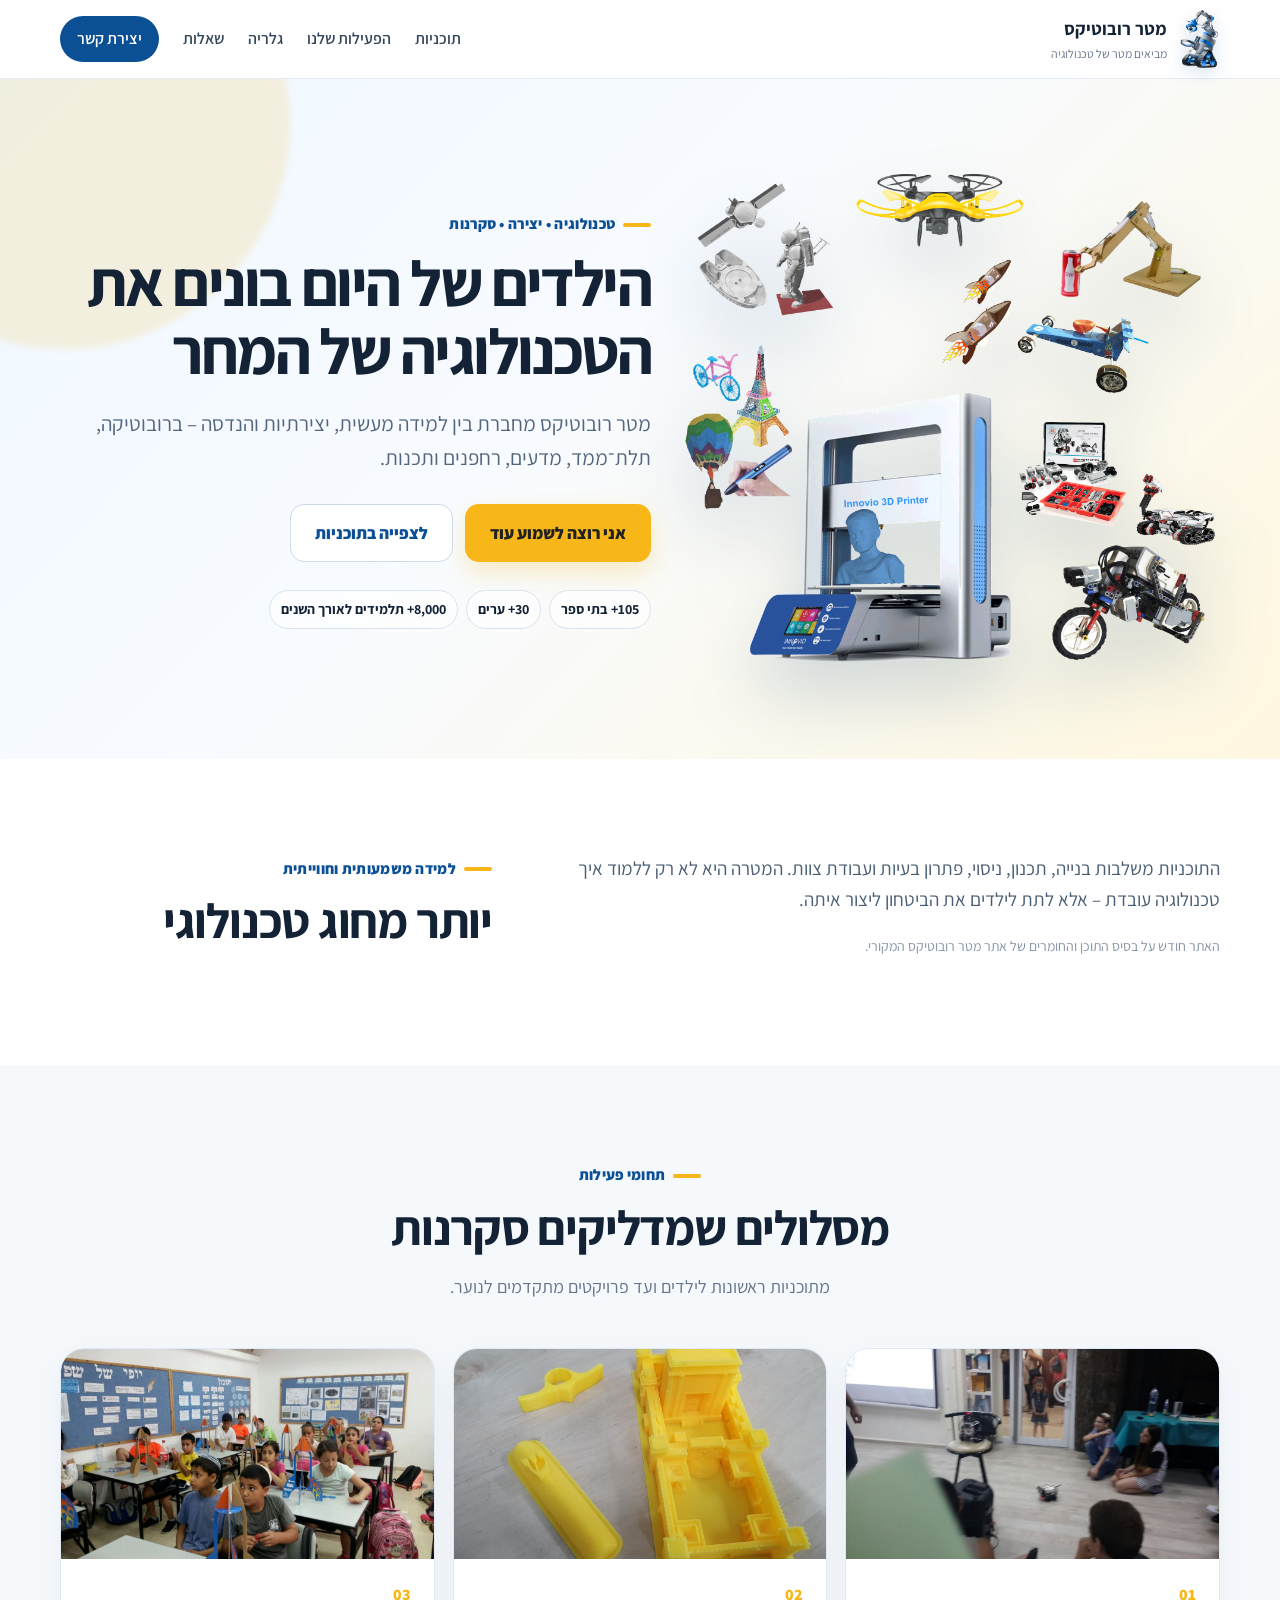
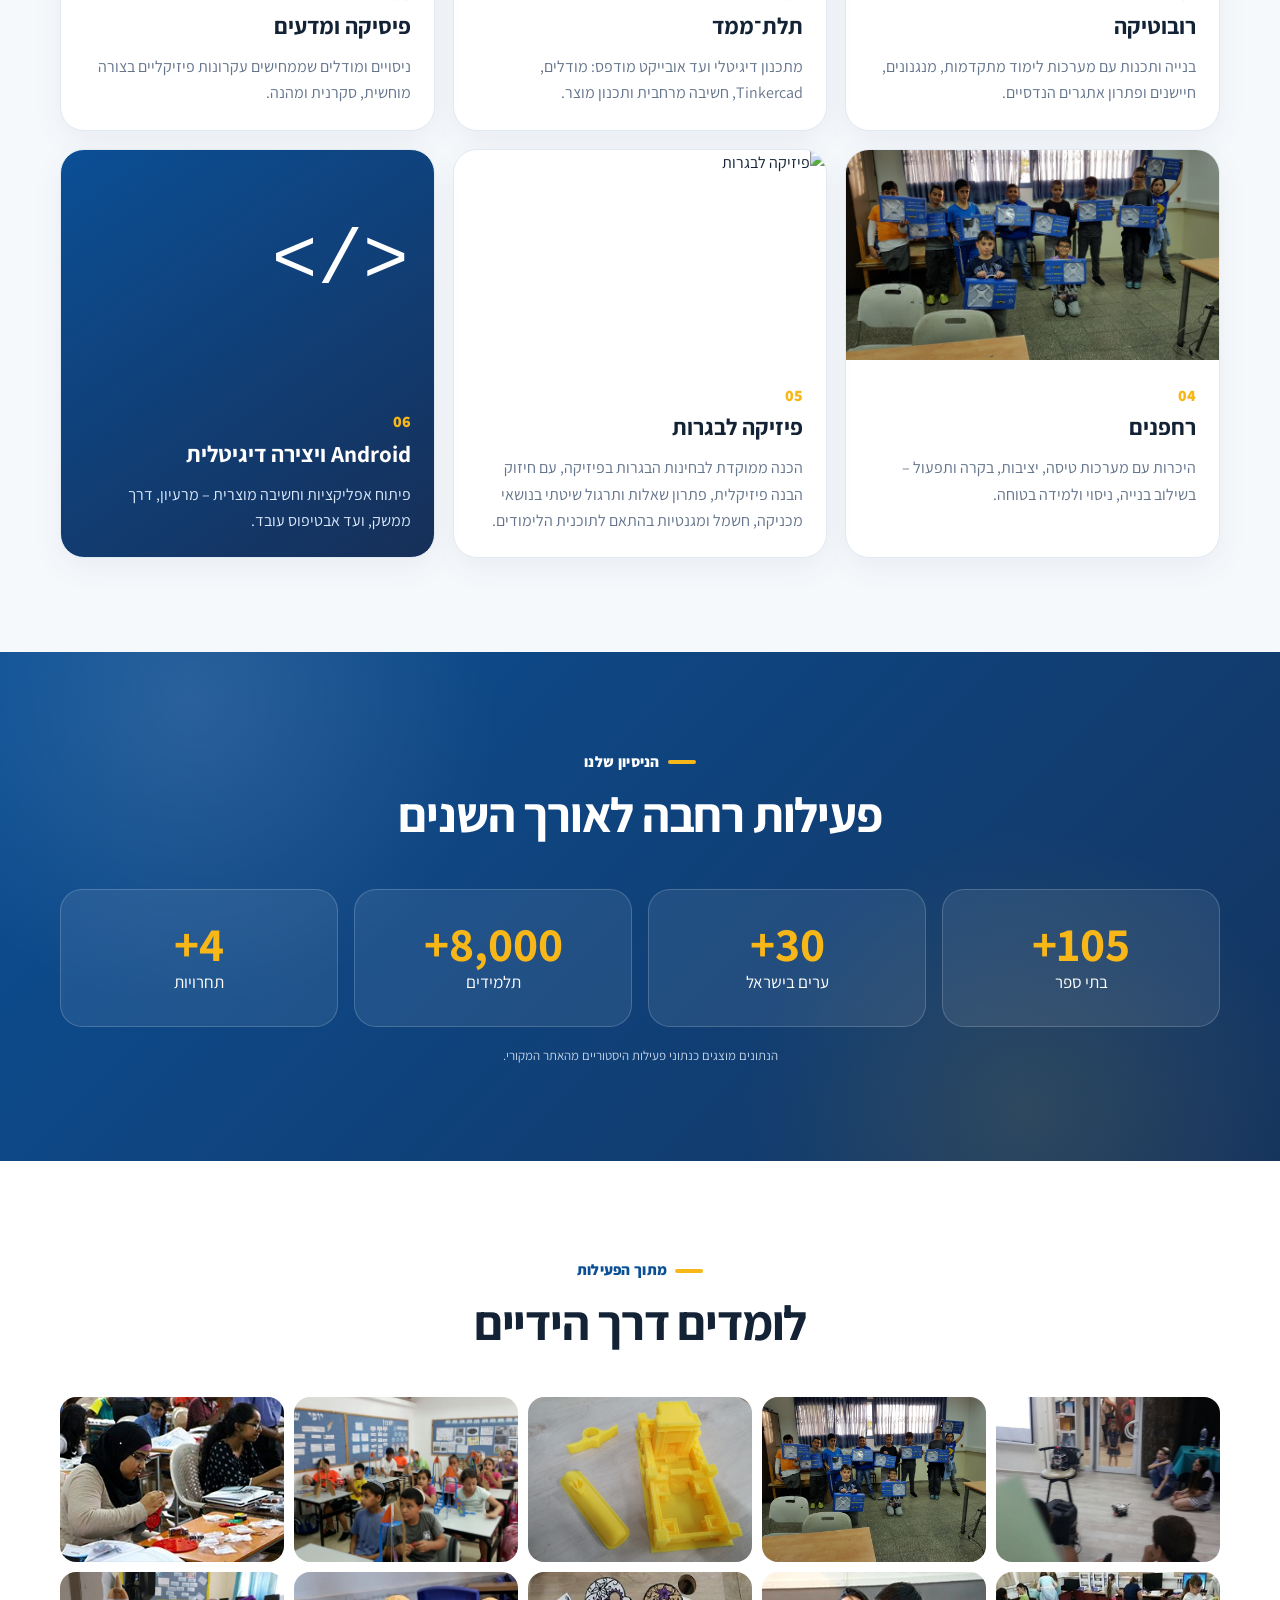
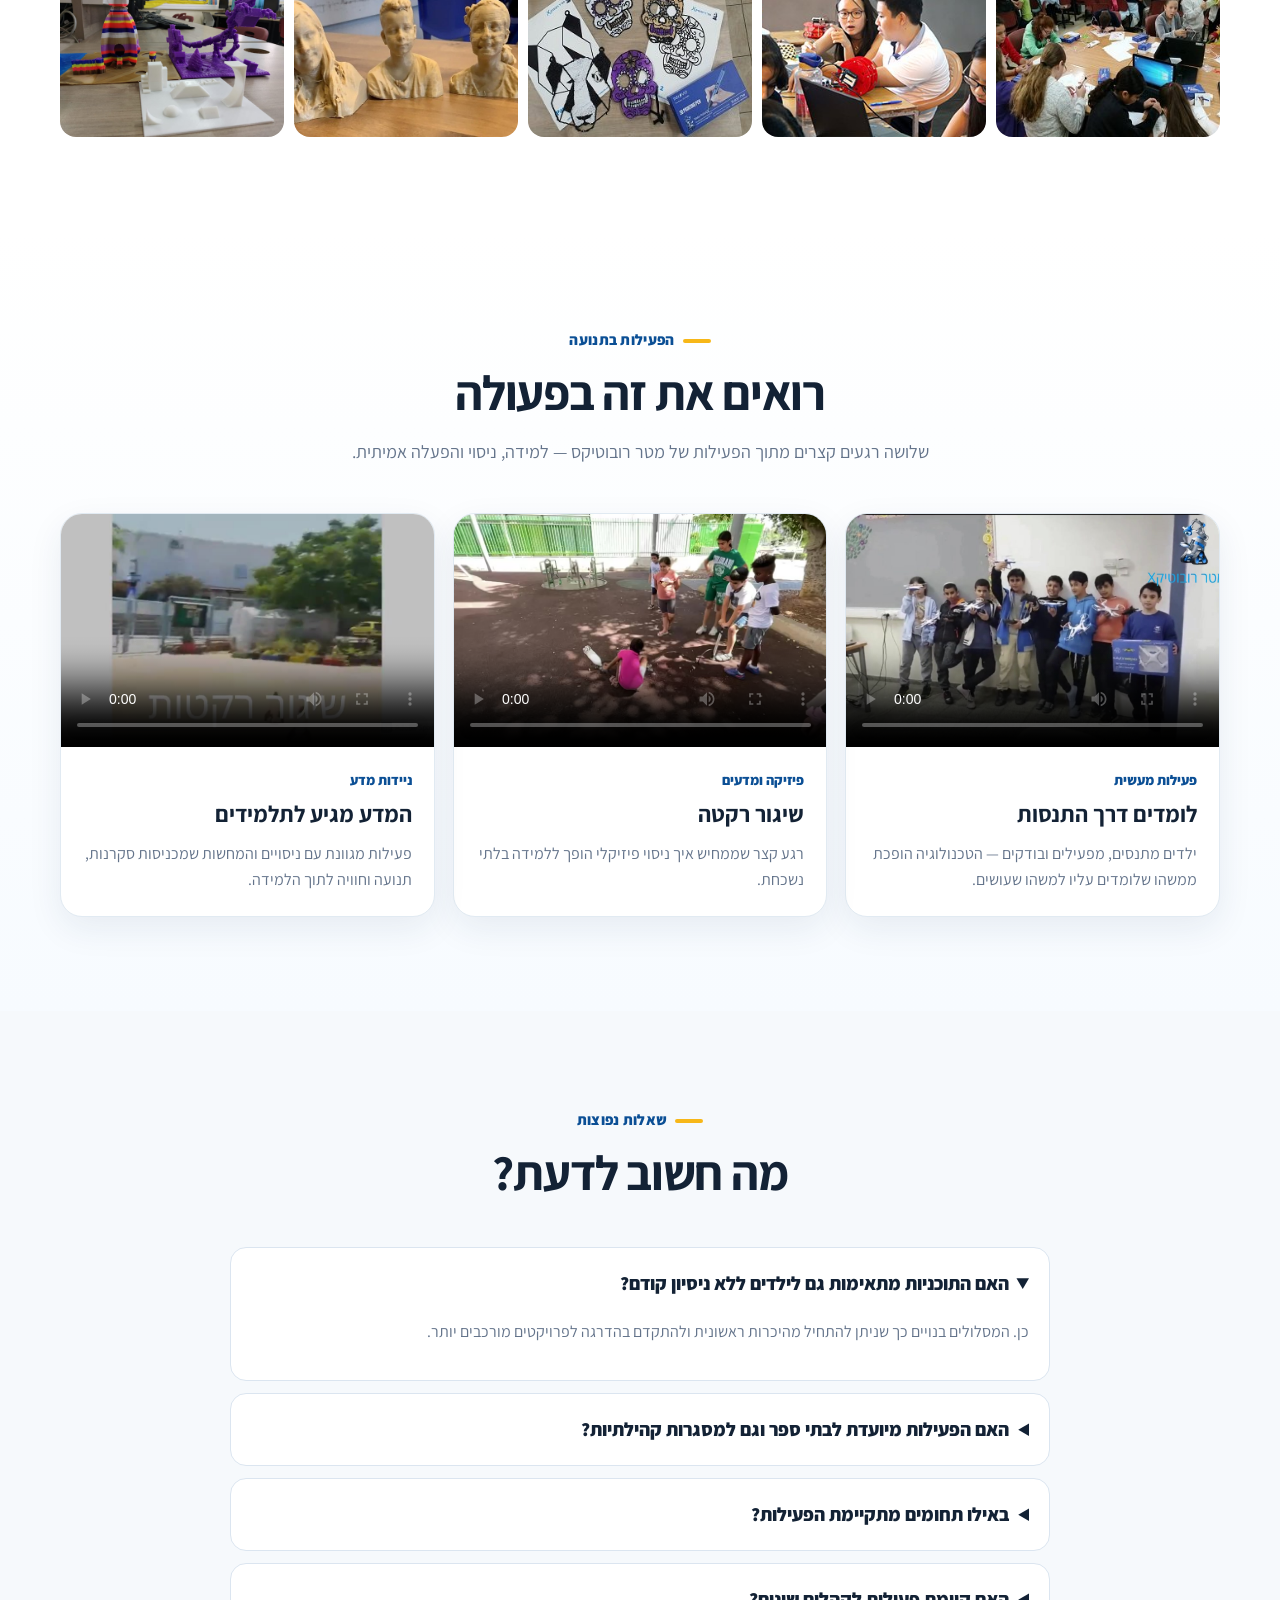
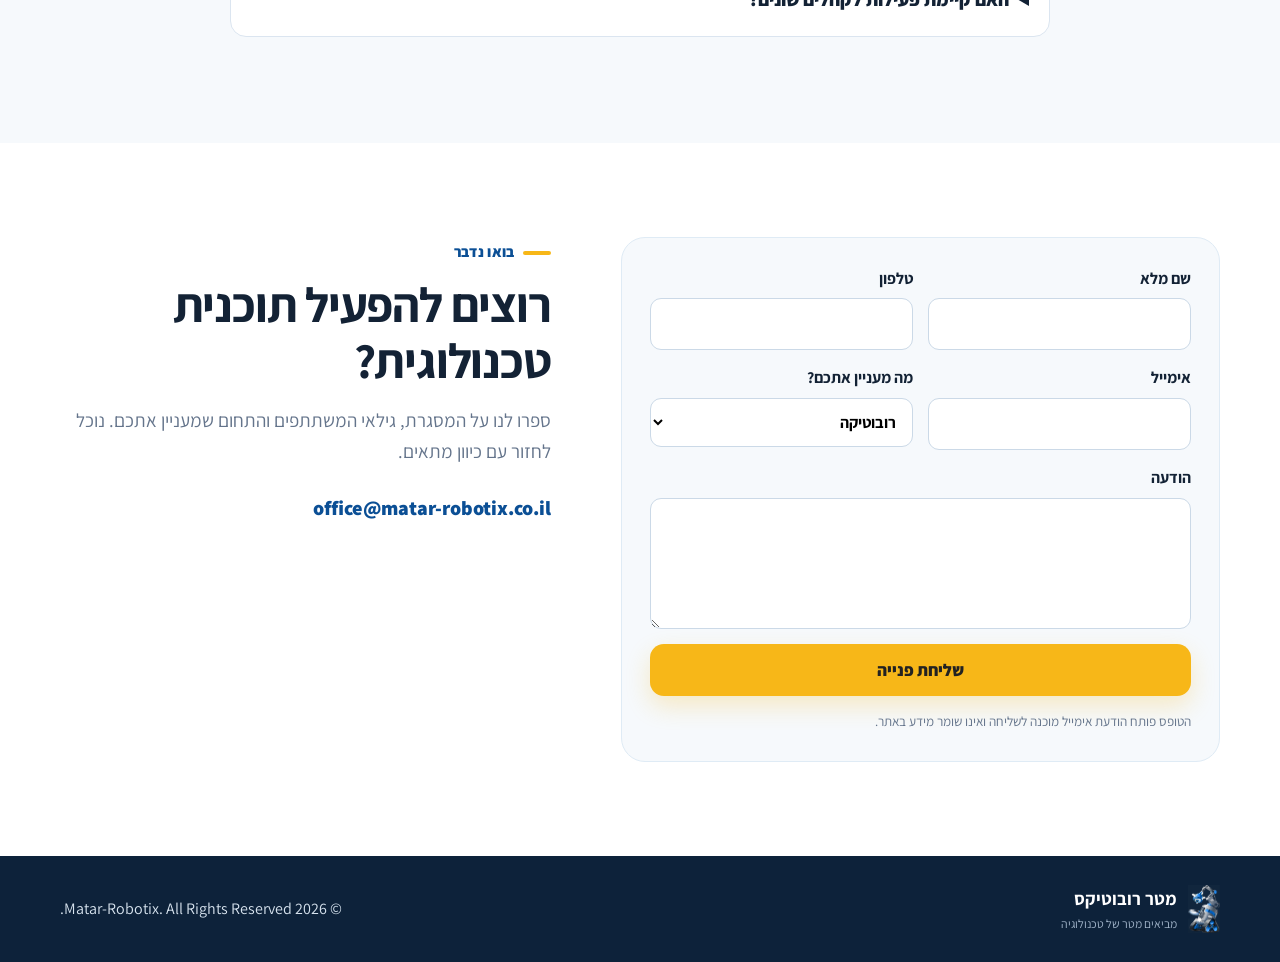
==== index.html @ 2f4ab56a "Add files via upload" ====
<!doctype html>
<html lang="he" dir="rtl">
<head>
<meta charset="utf-8">
<meta name="viewport" content="width=device-width,initial-scale=1">
<title>מטר רובוטיקס | רובוטיקה, תלת־ממד, מדעים ופיזיקה לבגרות</title>
<meta name="description" content="מטר רובוטיקס – תוכניות טכנולוגיה חווייתיות לילדים ולנוער: רובוטיקה, תלת־ממד, מדעים, רחפנים, Android והכנה לבגרות בפיזיקה.">
<link rel="icon" href="assets/favicon.svg">
<link rel="stylesheet" href="assets/styles.css">
</head>
<body>
<header class="site-header" id="top">
  <div class="container nav-wrap">
    <a class="brand" href="#top" aria-label="מטר רובוטיקס">
      <img class="brand-robot" src="assets/img/robot-logo.png" alt="הרובוט של מטר רובוטיקס">
      <span><strong>מטר רובוטיקס</strong><small>מביאים מטר של טכנולוגיה</small></span>
    </a>
    <button class="menu-toggle" aria-label="פתיחת תפריט" aria-expanded="false">☰</button>
    <nav class="nav" aria-label="ניווט ראשי">
      <a href="#programs">תוכניות</a><a href="#impact">הפעילות שלנו</a><a href="#gallery">גלריה</a><a href="#faq">שאלות</a><a class="nav-cta" href="#contact">יצירת קשר</a>
    </nav>
  </div>
</header>
<main>
<section class="hero">
  <div class="container hero-grid">
    <div class="hero-copy">
      <span class="eyebrow">טכנולוגיה • יצירה • סקרנות</span>
      <h1>הילדים של היום בונים את הטכנולוגיה של המחר</h1>
      <p>מטר רובוטיקס מחברת בין למידה מעשית, יצירתיות והנדסה – ברובוטיקה, תלת־ממד, מדעים, רחפנים ותכנות.</p>
      <div class="hero-actions"><a class="btn primary" href="#contact">אני רוצה לשמוע עוד</a><a class="btn ghost" href="#programs">לצפייה בתוכניות</a></div>
      <div class="mini-proof"><span>105+ בתי ספר</span><span>30+ ערים</span><span>8,000+ תלמידים לאורך השנים</span></div>
    </div>
    <div class="hero-art"><img class="hero-main-art" src="assets/img/hero.png" alt="עולם הרובוטיקה והטכנולוגיה של מטר רובוטיקס"></div>
  </div>
</section>

<section class="section intro">
 <div class="container split">
  <div><span class="eyebrow">למידה משמעותית וחווייתית</span><h2>יותר מחוג טכנולוגי</h2></div>
  <div><p>התוכניות משלבות בנייה, תכנון, ניסוי, פתרון בעיות ועבודת צוות. המטרה היא לא רק ללמוד איך טכנולוגיה עובדת – אלא לתת לילדים את הביטחון ליצור איתה.</p><p class="muted">האתר חודש על בסיס התוכן והחומרים של אתר מטר רובוטיקס המקורי.</p></div>
 </div>
</section>

<section class="section soft" id="programs">
 <div class="container">
  <div class="section-head"><span class="eyebrow">תחומי פעילות</span><h2>מסלולים שמדליקים סקרנות</h2><p>מתוכניות ראשונות לילדים ועד פרויקטים מתקדמים לנוער.</p></div>
  <div class="cards programs">
   <article class="program-card"><img src="assets/img/robotics.jpeg" alt="רובוטיקה"><div><span>01</span><h3>רובוטיקה</h3><p>בנייה ותכנות עם מערכות לימוד מתקדמות, מנגנונים, חיישנים ופתרון אתגרים הנדסיים.</p></div></article>
   <article class="program-card"><img src="assets/img/printing.jpeg" alt="הדפסה בתלת ממד"><div><span>02</span><h3>תלת־ממד</h3><p>מתכנון דיגיטלי ועד אובייקט מודפס: מודלים, Tinkercad, חשיבה מרחבית ותכנון מוצר.</p></div></article>
   <article class="program-card"><img src="assets/img/science.jpeg" alt="פיסיקה ומדעים"><div><span>03</span><h3>פיסיקה ומדעים</h3><p>ניסויים ומודלים שממחישים עקרונות פיזיקליים בצורה מוחשית, סקרנית ומהנה.</p></div></article>
   <article class="program-card"><img src="assets/img/drone-kids.jpeg" alt="רחפנים"><div><span>04</span><h3>רחפנים</h3><p>היכרות עם מערכות טיסה, יציבות, בקרה ותפעול – בשילוב בנייה, ניסוי ולמידה בטוחה.</p></div></article>
   <article class="program-card"><img src="https://images.pexels.com/photos/6208709/pexels-photo-6208709.jpeg?auto=compress&cs=tinysrgb&w=1200" alt="פיזיקה לבגרות"><div><span>05</span><h3>פיזיקה לבגרות</h3><p>הכנה ממוקדת לבחינות הבגרות בפיזיקה, עם חיזוק הבנה פיזיקלית, פתרון שאלות ותרגול שיטתי בנושאי מכניקה, חשמל ומגנטיות בהתאם לתוכנית הלימודים.</p></div></article>
   <article class="program-card visual-card"><div class="visual-code">&lt;/&gt;</div><div><span>06</span><h3>Android ויצירה דיגיטלית</h3><p>פיתוח אפליקציות וחשיבה מוצרית – מרעיון, דרך ממשק, ועד אבטיפוס עובד.</p></div></article>
  </div>
 </div>
</section>

<section class="section impact" id="impact">
 <div class="container">
  <div class="section-head light"><span class="eyebrow">הניסיון שלנו</span><h2>פעילות רחבה לאורך השנים</h2></div>
  <div class="stats"><div><strong>105+</strong><span>בתי ספר</span></div><div><strong>30+</strong><span>ערים בישראל</span></div><div><strong>8,000+</strong><span>תלמידים</span></div><div><strong>4+</strong><span>תחרויות</span></div></div>
  <p class="stats-note">הנתונים מוצגים כנתוני פעילות היסטוריים מהאתר המקורי.</p>
 </div>
</section>



<section class="section gallery-section" id="gallery">
 <div class="container">
  <div class="section-head"><span class="eyebrow">מתוך הפעילות</span><h2>לומדים דרך הידיים</h2></div>
  <div class="gallery">
   <figure><img src="assets/img/robotics.jpeg" alt="תלמידים בפעילות רובוטיקה"></figure>
   <figure><img src="assets/img/drone-kids.jpeg" alt="ילדים בפעילות רחפנים"></figure>
   <figure><img src="assets/img/printing.jpeg" alt="למידה מעשית בתלת מימד"></figure>
   <figure><img src="assets/img/science.jpeg" alt="פעילות מדעית מעשית"></figure>
   <figure><img src="assets/img/gallery1.jpg" alt="תלמידים לומדים דרך התנסות"></figure>
   <figure><img src="assets/img/gallery2.jpg" alt="עבודה קבוצתית וטכנולוגיה"></figure>
   <figure><img src="assets/img/gallery3.jpg" alt="פעילות רובוטיקה בכיתה"></figure>
   <figure><img src="assets/img/gallery4.jpg" alt="סדנת מדע וטכנולוגיה"></figure>
   <figure><img src="assets/img/gallery5.jpg" alt="תלמידים בפעילות מעשית"></figure>
   <figure><img src="assets/img/printing2.jpeg" alt="יצירה ותכנון בתלת מימד"></figure>
  </div>
 </div>
</section>

<section class="section video-section" id="videos">
 <div class="container">
  <div class="section-head"><span class="eyebrow">הפעילות בתנועה</span><h2>רואים את זה בפעולה</h2><p>שלושה רגעים קצרים מתוך הפעילות של מטר רובוטיקס — למידה, ניסוי והפעלה אמיתית.</p></div>
  <div class="video-grid">
   <article class="video-card">
    <video controls playsinline preload="metadata" poster="assets/img/video-posters/activity.jpg">
     <source src="assets/video/activity-short.mp4" type="video/mp4">
    </video>
    <div class="video-copy"><span>פעילות מעשית</span><h3>לומדים דרך התנסות</h3><p>ילדים מתנסים, מפעילים ובודקים — הטכנולוגיה הופכת ממשהו שלומדים עליו למשהו שעושים.</p></div>
   </article>
   <article class="video-card">
    <video controls playsinline preload="metadata" poster="assets/img/video-posters/rocket.jpg">
     <source src="assets/video/rocket-launch.mp4" type="video/mp4">
    </video>
    <div class="video-copy"><span>פיזיקה ומדעים</span><h3>שיגור רקטה</h3><p>רגע קצר שממחיש איך ניסוי פיזיקלי הופך ללמידה בלתי נשכחת.</p></div>
   </article>
   <article class="video-card">
    <video controls playsinline preload="metadata" poster="assets/img/video-posters/science.jpg">
     <source src="assets/video/science-mobile.mp4" type="video/mp4">
    </video>
    <div class="video-copy"><span>ניידות מדע</span><h3>המדע מגיע לתלמידים</h3><p>פעילות מגוונת עם ניסויים והמחשות שמכניסות סקרנות, תנועה וחוויה לתוך הלמידה.</p></div>
   </article>
  </div>
 </div>
</section>

<section class="section soft" id="faq">
 <div class="container narrow">
  <div class="section-head"><span class="eyebrow">שאלות נפוצות</span><h2>מה חשוב לדעת?</h2></div>
  <details open><summary>האם התוכניות מתאימות גם לילדים ללא ניסיון קודם?</summary><p>כן. המסלולים בנויים כך שניתן להתחיל מהיכרות ראשונית ולהתקדם בהדרגה לפרויקטים מורכבים יותר.</p></details>
  <details><summary>האם הפעילות מיועדת לבתי ספר וגם למסגרות קהילתיות?</summary><p>כן. באתר המקורי תוארה פעילות הן בבתי ספר והן במתנ״סים ובמסגרות חוגים וסדנאות.</p></details>
  <details><summary>באילו תחומים מתקיימת הפעילות?</summary><p>רובוטיקה, תלת־ממד, פיסיקה ומדעים, רחפנים, Android והכנה לבגרות בפיזיקה, לצד פרויקטים ותחרויות.</p></details>
  <details><summary>האם קיימת פעילות לקהלים שונים?</summary><p>האתר המקורי ציין פעילות גם בחברה הערבית ובחברה החרדית, באמצעות צוותים מתאימים.</p></details>
 </div>
</section>

<section class="section contact" id="contact">
 <div class="container contact-grid">
  <div><span class="eyebrow">בואו נדבר</span><h2>רוצים להפעיל תוכנית טכנולוגית?</h2><p>ספרו לנו על המסגרת, גילאי המשתתפים והתחום שמעניין אתכם. נוכל לחזור עם כיוון מתאים.</p><div class="contact-direct"><a href="mailto:office@matar-robotix.co.il">office@matar-robotix.co.il</a></div></div>
  <form id="contactForm" class="contact-form">
   <label>שם מלא<input name="name" required></label>
   <label>טלפון<input name="phone" inputmode="tel" required></label>
   <label>אימייל<input name="email" type="email"></label>
   <label>מה מעניין אתכם?<select name="interest"><option>רובוטיקה</option><option>תלת־ממד</option><option>מדעים ופיסיקה</option><option>רחפנים</option><option>פיזיקה לבגרות</option><option>תוכנית לבית ספר / מתנ״ס</option><option>אחר</option></select></label>
   <label>הודעה<textarea name="message" rows="4"></textarea></label>
   <button class="btn primary" type="submit">שליחת פנייה</button><small>הטופס פותח הודעת אימייל מוכנה לשליחה ואינו שומר מידע באתר.</small>
  </form>
 </div>
</section>
</main>
<footer class="footer"><div class="container footer-row"><div class="brand footer-brand"><img class="brand-robot footer-robot" src="assets/img/robot-logo.png" alt="הרובוט של מטר רובוטיקס"><span><strong>מטר רובוטיקס</strong><small>מביאים מטר של טכנולוגיה</small></span></div><div>© <span id="year"></span> Matar-Robotix. All Rights Reserved.</div></div></footer>
<script src="assets/app.js"></script>
</body></html>
---- assets/styles.css ----
@import url('https://fonts.googleapis.com/css2?family=Assistant:wght@400;500;600;700;800&display=swap');
:root{--blue:#0b4f95;--blue2:#123f76;--sky:#eaf4ff;--yellow:#f7b718;--ink:#132235;--muted:#64748b;--line:#dbe5f0;--white:#fff;--radius:24px;--shadow:0 18px 50px rgba(26,70,110,.12)}*{box-sizing:border-box}html{scroll-behavior:smooth}body{margin:0;font-family:'Assistant',Arial,sans-serif;color:var(--ink);background:#fff;line-height:1.65}img{max-width:100%;display:block}.container{width:min(1160px,calc(100% - 36px));margin:auto}.narrow{width:min(820px,calc(100% - 36px));margin:auto}.site-header{position:sticky;top:0;z-index:20;background:rgba(255,255,255,.93);backdrop-filter:blur(14px);border-bottom:1px solid rgba(219,229,240,.8)}.nav-wrap{height:78px;display:flex;align-items:center;justify-content:space-between;gap:28px}.brand{display:flex;align-items:center;gap:11px;text-decoration:none;color:var(--ink)}.brand-mark{width:42px;height:42px;border-radius:13px;display:grid;place-items:center;background:linear-gradient(145deg,var(--blue),#177bc7);color:#fff;font-weight:800;font-size:23px;box-shadow:0 8px 18px rgba(11,79,149,.25)}.brand strong{display:block;font-size:18px}.brand small{display:block;color:var(--muted);font-size:12px}.nav{display:flex;align-items:center;gap:24px}.nav a{color:#34465b;text-decoration:none;font-weight:600}.nav a:hover{color:var(--blue)}.nav-cta{padding:10px 17px;border-radius:999px;background:var(--blue);color:#fff!important}.menu-toggle{display:none;border:0;background:none;font-size:28px}.hero{background:linear-gradient(135deg,#eff7ff 0%,#f8fbff 45%,#fff7df 100%);overflow:hidden;position:relative}.hero:after{content:'';position:absolute;width:450px;height:450px;border-radius:50%;background:rgba(247,183,24,.14);left:-160px;top:-180px;filter:blur(3px)}.hero-grid{min-height:680px;display:grid;grid-template-columns:1.05fr .95fr;align-items:center;gap:34px}.hero-copy{position:relative;z-index:2}.eyebrow{display:inline-flex;align-items:center;gap:8px;color:var(--blue);font-weight:800;letter-spacing:.02em;font-size:15px;margin-bottom:12px}.eyebrow:before{content:'';width:28px;height:4px;border-radius:9px;background:var(--yellow)}h1,h2,h3,p{margin-top:0}h1{font-size:clamp(42px,5vw,70px);line-height:1.06;letter-spacing:-.04em;margin-bottom:22px}h2{font-size:clamp(32px,3.8vw,49px);line-height:1.15;letter-spacing:-.025em;margin-bottom:16px}h3{font-size:23px;margin-bottom:8px}.hero-copy>p{font-size:21px;color:#52667d;max-width:650px}.hero-actions{display:flex;gap:12px;margin:28px 0}.btn{display:inline-flex;justify-content:center;align-items:center;padding:14px 24px;border-radius:14px;text-decoration:none;font-family:inherit;font-size:17px;font-weight:800;border:1px solid transparent;cursor:pointer}.btn.primary{background:var(--yellow);color:#222;box-shadow:0 10px 24px rgba(247,183,24,.24)}.btn.primary:hover{transform:translateY(-1px)}.btn.ghost{background:#fff;color:var(--blue);border-color:#ccdaea}.mini-proof{display:flex;flex-wrap:wrap;gap:8px}.mini-proof span{padding:7px 11px;border:1px solid #d8e4f0;background:rgba(255,255,255,.74);border-radius:999px;font-size:14px;font-weight:700}.hero-art img{width:100%;max-height:570px;object-fit:contain;filter:drop-shadow(0 35px 34px rgba(19,65,111,.18))}.section{padding:94px 0}.soft{background:#f6f9fc}.split{display:grid;grid-template-columns:.8fr 1.2fr;gap:80px;align-items:start}.split p{font-size:19px;color:#485d74}.muted{font-size:14px!important;color:#8594a5!important}.section-head{text-align:center;max-width:760px;margin:0 auto 46px}.section-head p{color:var(--muted);font-size:18px}.cards.programs{display:grid;grid-template-columns:repeat(3,1fr);gap:18px}.program-card{background:#fff;border:1px solid #e1eaf2;border-radius:var(--radius);overflow:hidden;box-shadow:0 10px 32px rgba(22,56,90,.06);transition:.25s}.program-card:hover{transform:translateY(-5px);box-shadow:var(--shadow)}.program-card img{width:100%;height:210px;object-fit:cover}.program-card>div{padding:23px}.program-card span{font-weight:800;color:var(--yellow)}.program-card p{color:var(--muted);margin-bottom:0}.visual-card{min-height:390px;background:linear-gradient(145deg,#0b4f95,#162f58);color:#fff;display:flex;flex-direction:column;justify-content:space-between}.visual-card p{color:#dbeafe}.visual-code{font-size:76px!important;color:#fff!important;padding:50px 25px 10px!important;font-family:monospace}.impact{background:linear-gradient(135deg,#0b4f95,#14345f);color:#fff;position:relative;overflow:hidden}.impact:before{content:'';position:absolute;inset:0;background:radial-gradient(circle at 15% 10%,rgba(255,255,255,.12),transparent 26%),radial-gradient(circle at 80% 90%,rgba(247,183,24,.12),transparent 25%)}.impact .container{position:relative}.section-head.light h2,.section-head.light .eyebrow{color:#fff}.stats{display:grid;grid-template-columns:repeat(4,1fr);gap:16px}.stats>div{padding:30px 18px;border:1px solid rgba(255,255,255,.18);background:rgba(255,255,255,.08);border-radius:22px;text-align:center}.stats strong{display:block;font-size:48px;color:var(--yellow);line-height:1}.stats span{font-size:17px}.stats-note{text-align:center;color:#bed1e7;font-size:13px;margin:18px 0 0}.team-grid{display:grid;grid-template-columns:repeat(3,1fr);gap:18px}.person{border:1px solid var(--line);border-radius:20px;padding:24px;text-align:center;background:#fff}.person img{width:112px;height:112px;object-fit:cover;border-radius:50%;margin:0 auto 14px;border:5px solid #edf4fb}.person h3{margin-bottom:2px}.person p{color:var(--muted);margin:0}.gallery{display:grid;grid-template-columns:repeat(5,1fr);grid-auto-rows:165px;gap:10px}.gallery figure{margin:0;border-radius:16px;overflow:hidden}.gallery .wide{grid-column:span 1}.gallery img{width:100%;height:100%;object-fit:cover;transition:.35s}.gallery figure:hover img{transform:scale(1.035)}details{background:#fff;border:1px solid var(--line);border-radius:16px;padding:0 20px;margin:12px 0}summary{font-size:19px;font-weight:800;cursor:pointer;padding:20px 0}details p{color:var(--muted);padding-bottom:18px}.contact{background:#fff}.contact-grid{display:grid;grid-template-columns:.9fr 1.1fr;gap:70px;align-items:start}.contact-grid>div>p{font-size:19px;color:var(--muted)}.contact-direct{display:flex;flex-direction:column;gap:8px;margin-top:25px}.contact-direct a{font-size:20px;font-weight:800;color:var(--blue);text-decoration:none}.contact-form{background:#f6f9fc;border:1px solid #dfebf5;border-radius:24px;padding:28px;display:grid;grid-template-columns:1fr 1fr;gap:15px}.contact-form label{display:flex;flex-direction:column;gap:6px;font-weight:700}.contact-form label:nth-last-of-type(1){grid-column:1/-1}.contact-form input,.contact-form select,.contact-form textarea{width:100%;border:1px solid #cbd9e7;border-radius:11px;background:#fff;padding:12px;font:inherit;outline:none}.contact-form input:focus,.contact-form select:focus,.contact-form textarea:focus{border-color:#4386c6;box-shadow:0 0 0 3px rgba(67,134,198,.13)}.contact-form .btn,.contact-form small{grid-column:1/-1}.contact-form small{color:var(--muted)}.footer{background:#0d223a;color:#d8e4ef;padding:28px 0}.footer-row{display:flex;align-items:center;justify-content:space-between;gap:20px}.footer .brand{color:#fff}.footer .brand small{color:#9fb2c7}@media(max-width:900px){.menu-toggle{display:block}.nav{display:none;position:absolute;top:78px;right:18px;left:18px;background:#fff;border:1px solid var(--line);border-radius:18px;padding:14px;box-shadow:var(--shadow);flex-direction:column;align-items:stretch}.nav.open{display:flex}.hero-grid{grid-template-columns:1fr;padding:65px 0}.hero-art{order:-1}.hero-art img{max-height:360px}.split,.contact-grid{grid-template-columns:1fr;gap:30px}.cards.programs{grid-template-columns:1fr 1fr}.stats{grid-template-columns:1fr 1fr}.team-grid{grid-template-columns:1fr 1fr}.gallery{grid-template-columns:repeat(3,1fr);grid-auto-rows:155px}.gallery .wide{grid-column:span 1}}@media(max-width:600px){.section{padding:68px 0}.nav-wrap{height:70px}.hero-grid{padding:45px 0;min-height:auto}.hero-actions{flex-direction:column}.btn{width:100%}.cards.programs,.team-grid,.contact-form{grid-template-columns:1fr}.stats{grid-template-columns:1fr 1fr}.gallery{grid-template-columns:1fr 1fr;grid-auto-rows:150px}.contact-form label{grid-column:1/-1}.footer-row{flex-direction:column;text-align:center}.brand strong{font-size:16px}}

/* RTL alignment hardening — Hebrew layout */
html, body { direction: rtl; }
body { text-align: right; }
.site-header, .site-header * { direction: rtl; }
.nav-wrap { direction: rtl; }
.brand { direction: rtl; text-align: right; }
.brand span:last-child { text-align: right; }
.nav { direction: rtl; text-align: right; }
.hero-grid { grid-template-areas: "art copy"; grid-template-columns: .95fr 1.05fr; }
.hero-copy { grid-area: copy; text-align: right; }
.hero-art { grid-area: art; }
.hero-actions, .mini-proof { justify-content: flex-start; }
.split { grid-template-areas: "text title"; grid-template-columns: 1.2fr .8fr; }
.split > div:first-child { grid-area: title; text-align: right; }
.split > div:last-child { grid-area: text; text-align: right; }
.program-card, .person, details, .contact-grid, .contact-form { direction: rtl; }
.program-card > div, .person, details, .contact-grid > div, .contact-form { text-align: right; }
.contact-grid { grid-template-areas: "form text"; grid-template-columns: 1.1fr .9fr; }
.contact-grid > div { grid-area: text; }
.contact-form { grid-area: form; }
.contact-direct { align-items: flex-start; }
.footer-row, .footer .brand { direction: rtl; }

@media(max-width:900px){
  .nav { right:18px; left:18px; text-align:right; }
  .hero-grid { grid-template-areas:"art" "copy"; grid-template-columns:1fr; }
  .split { grid-template-areas:"title" "text"; grid-template-columns:1fr; }
  .contact-grid { grid-template-areas:"text" "form"; grid-template-columns:1fr; }
}

/* v5 — Matar Robotix mascot + simplified site structure */
.brand-robot{width:42px;height:58px;object-fit:contain;flex:0 0 auto;filter:drop-shadow(0 5px 8px rgba(11,79,149,.16))}.hero-art{position:relative;min-height:520px;display:flex;align-items:center;justify-content:center}.hero-main-art{position:relative;z-index:1}.hero-robot{position:absolute;z-index:2;width:150px;max-height:none!important;object-fit:contain;left:1%;bottom:0;filter:drop-shadow(0 24px 22px rgba(19,65,111,.22))}.footer-robot{height:48px;width:32px}.footer-brand{align-items:center}.footer-brand .brand-robot{filter:none}@media(max-width:900px){.hero-art{min-height:360px}.hero-robot{width:105px;left:3%;bottom:-2px}.brand-robot{width:36px;height:50px}}@media(max-width:600px){.brand-robot{width:31px;height:44px}.hero-art{min-height:300px}.hero-robot{width:82px}.nav-wrap{gap:14px}}

/* v10 — short activity videos */
.video-section{background:linear-gradient(180deg,#fff 0%,#f7fbff 100%)}
.video-grid{display:grid;grid-template-columns:repeat(3,1fr);gap:18px;align-items:start}
.video-card{background:#fff;border:1px solid #e1eaf2;border-radius:22px;overflow:hidden;box-shadow:0 12px 34px rgba(22,56,90,.08)}
.video-card video{display:block;width:100%;aspect-ratio:16/10;object-fit:cover;background:#0d223a}
.video-copy{padding:20px 22px 22px;text-align:right}
.video-copy span{display:inline-block;color:var(--blue);font-weight:800;font-size:14px;margin-bottom:4px}
.video-copy h3{margin-bottom:7px}
.video-copy p{color:var(--muted);margin:0}
@media(max-width:900px){.video-grid{grid-template-columns:1fr 1fr}.video-card:last-child{grid-column:1/-1;max-width:560px;width:100%;margin-inline:auto}}
@media(max-width:600px){.video-grid{grid-template-columns:1fr}.video-card:last-child{grid-column:auto;max-width:none}.video-card video{aspect-ratio:16/9}}
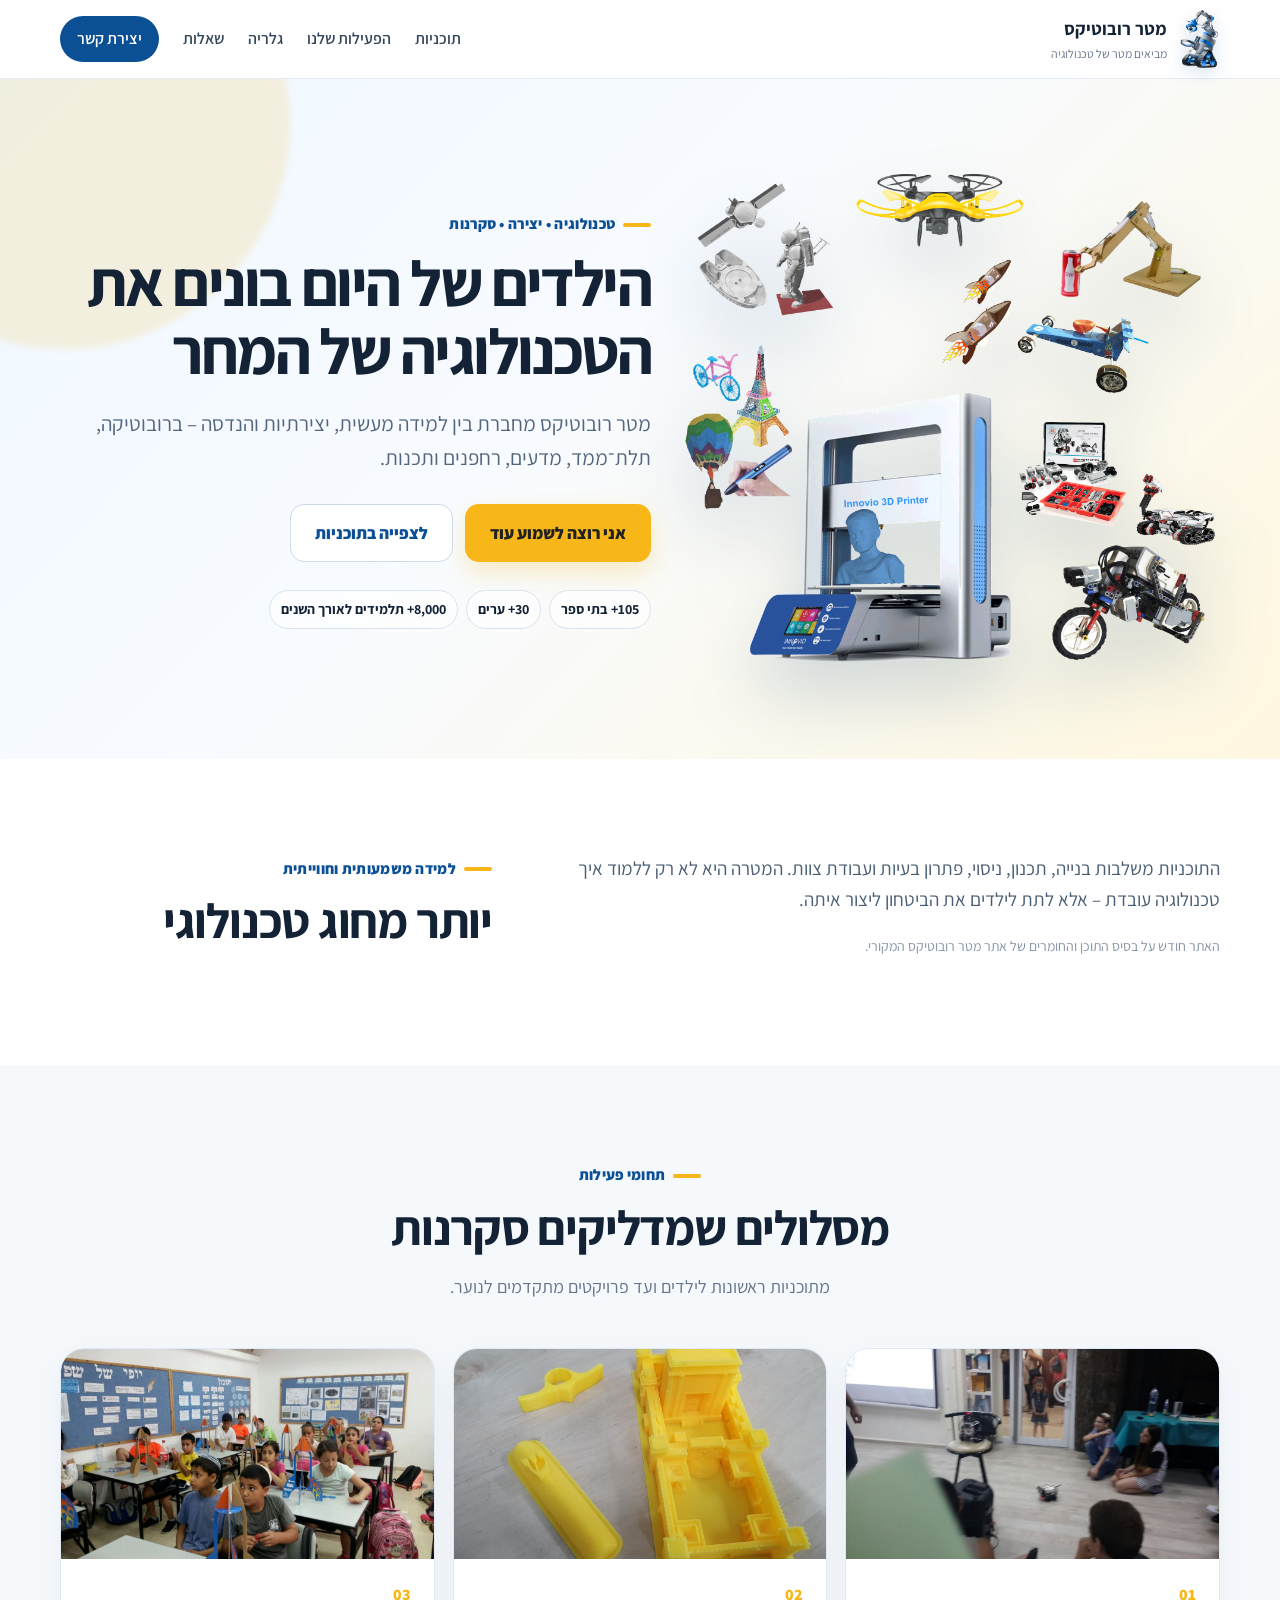
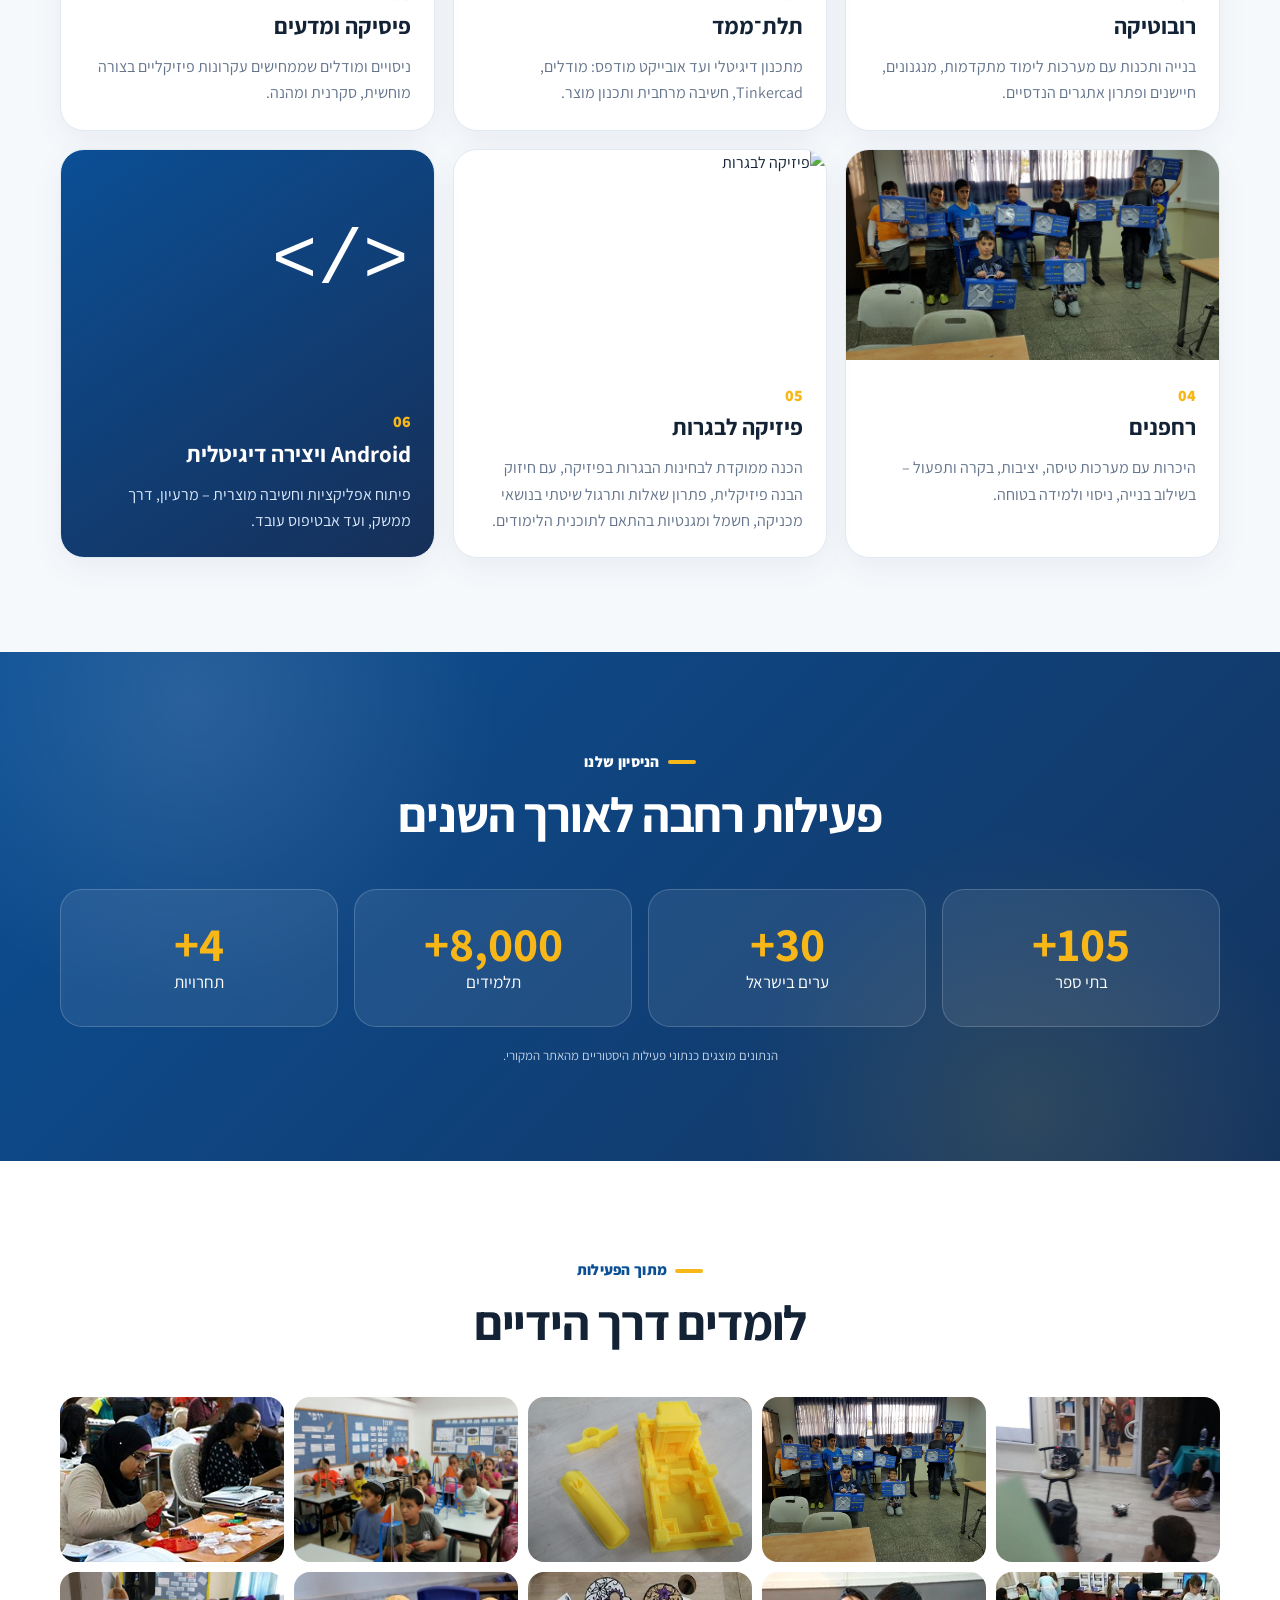
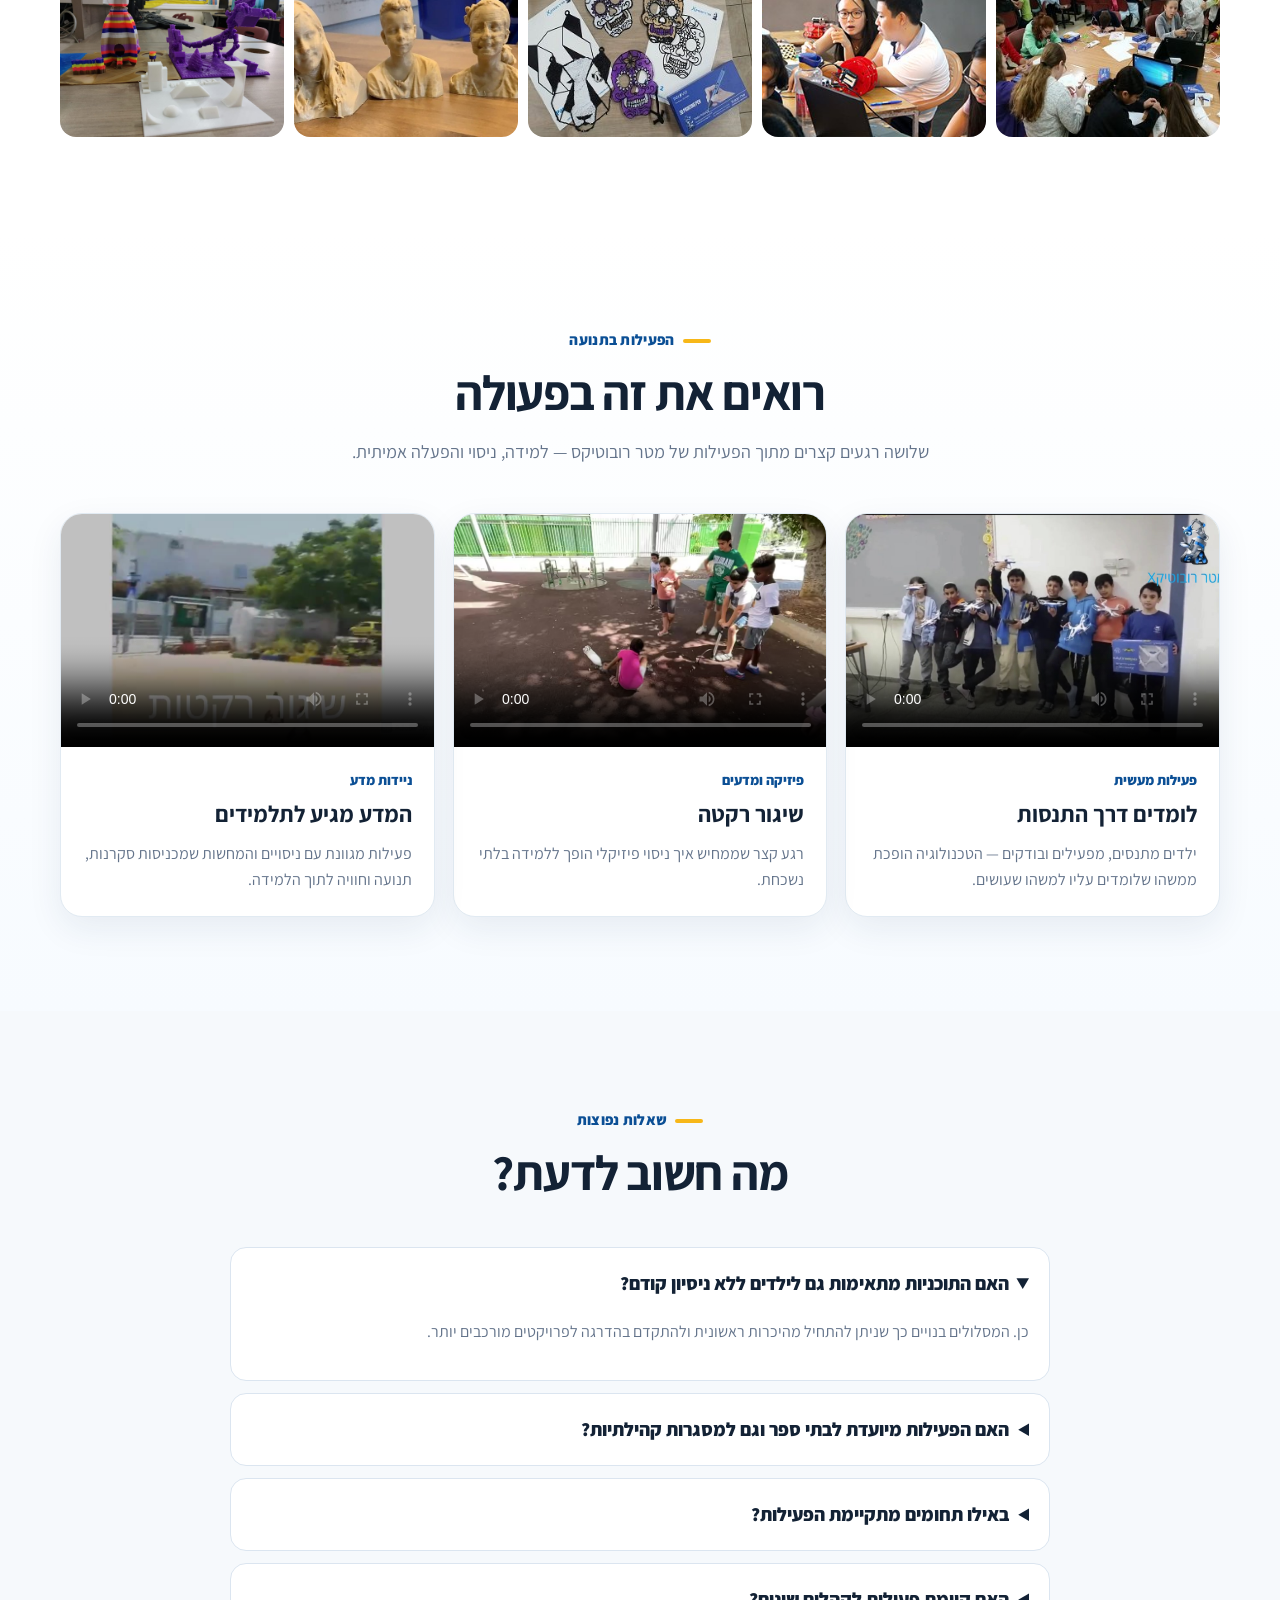
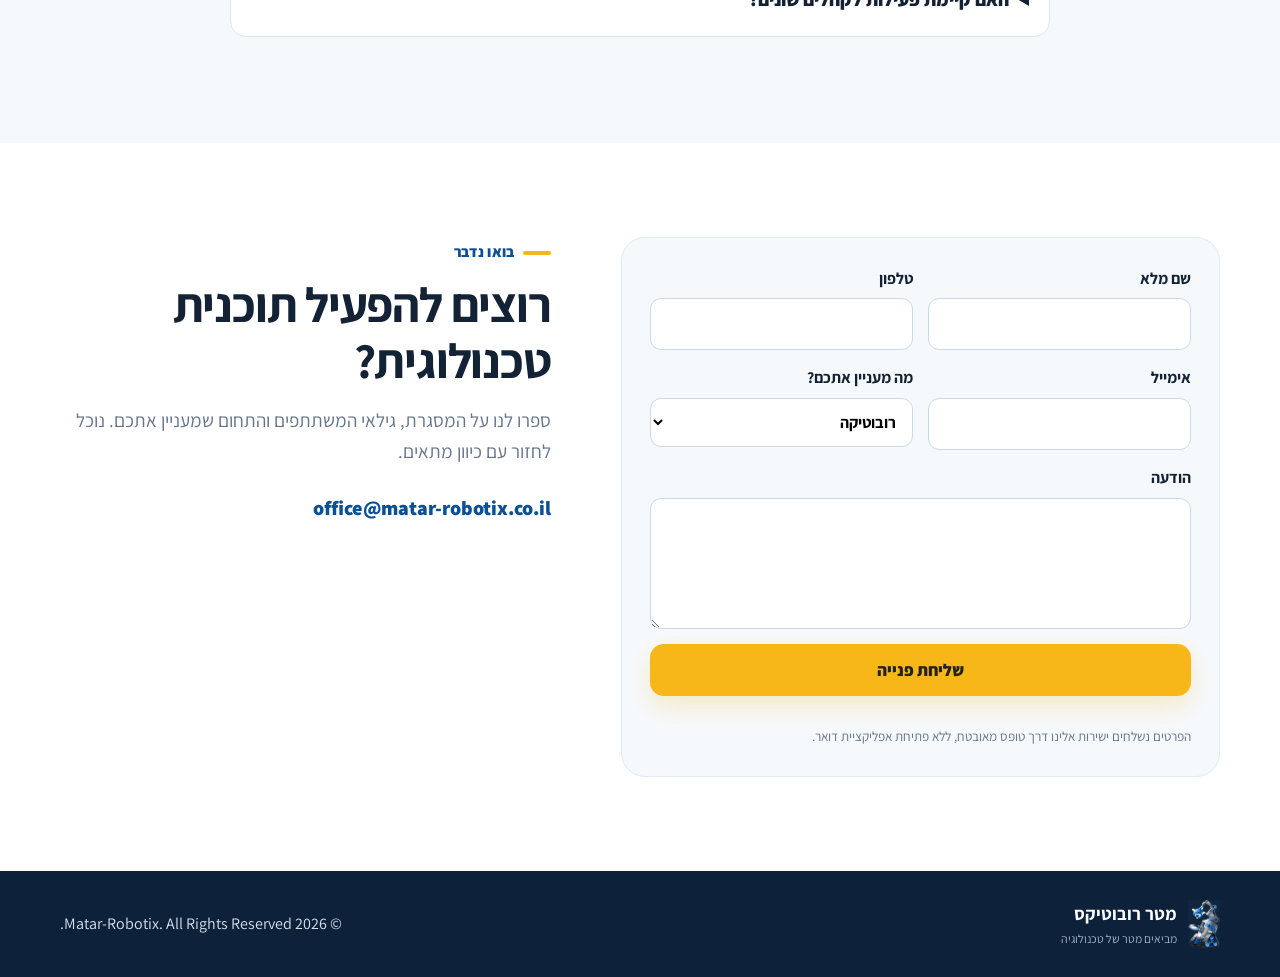
==== commit 9e6a9916: "Connect contact form to Formspree" ====
--- a/index.html
+++ b/index.html
@@ -123,13 +123,16 @@
 <section class="section contact" id="contact">
  <div class="container contact-grid">
   <div><span class="eyebrow">בואו נדבר</span><h2>רוצים להפעיל תוכנית טכנולוגית?</h2><p>ספרו לנו על המסגרת, גילאי המשתתפים והתחום שמעניין אתכם. נוכל לחזור עם כיוון מתאים.</p><div class="contact-direct"><a href="mailto:office@matar-robotix.co.il">office@matar-robotix.co.il</a></div></div>
-  <form id="contactForm" class="contact-form">
-   <label>שם מלא<input name="name" required></label>
-   <label>טלפון<input name="phone" inputmode="tel" required></label>
-   <label>אימייל<input name="email" type="email"></label>
+  <form id="contactForm" class="contact-form" action="https://formspree.io/f/xoevwjao" method="POST">
+   <input type="hidden" name="_subject" value="פנייה חדשה מאתר מטר רובוטיקס">
+   <label>שם מלא<input name="name" required autocomplete="name"></label>
+   <label>טלפון<input name="phone" inputmode="tel" required autocomplete="tel"></label>
+   <label>אימייל<input name="email" type="email" autocomplete="email"></label>
    <label>מה מעניין אתכם?<select name="interest"><option>רובוטיקה</option><option>תלת־ממד</option><option>מדעים ופיסיקה</option><option>רחפנים</option><option>פיזיקה לבגרות</option><option>תוכנית לבית ספר / מתנ״ס</option><option>אחר</option></select></label>
    <label>הודעה<textarea name="message" rows="4"></textarea></label>
-   <button class="btn primary" type="submit">שליחת פנייה</button><small>הטופס פותח הודעת אימייל מוכנה לשליחה ואינו שומר מידע באתר.</small>
+   <button class="btn primary" type="submit">שליחת פנייה</button>
+   <div id="formStatus" class="form-status" role="status" aria-live="polite"></div>
+   <small>הפרטים נשלחים ישירות אלינו דרך טופס מאובטח, ללא פתיחת אפליקציית דואר.</small>
   </form>
  </div>
 </section>
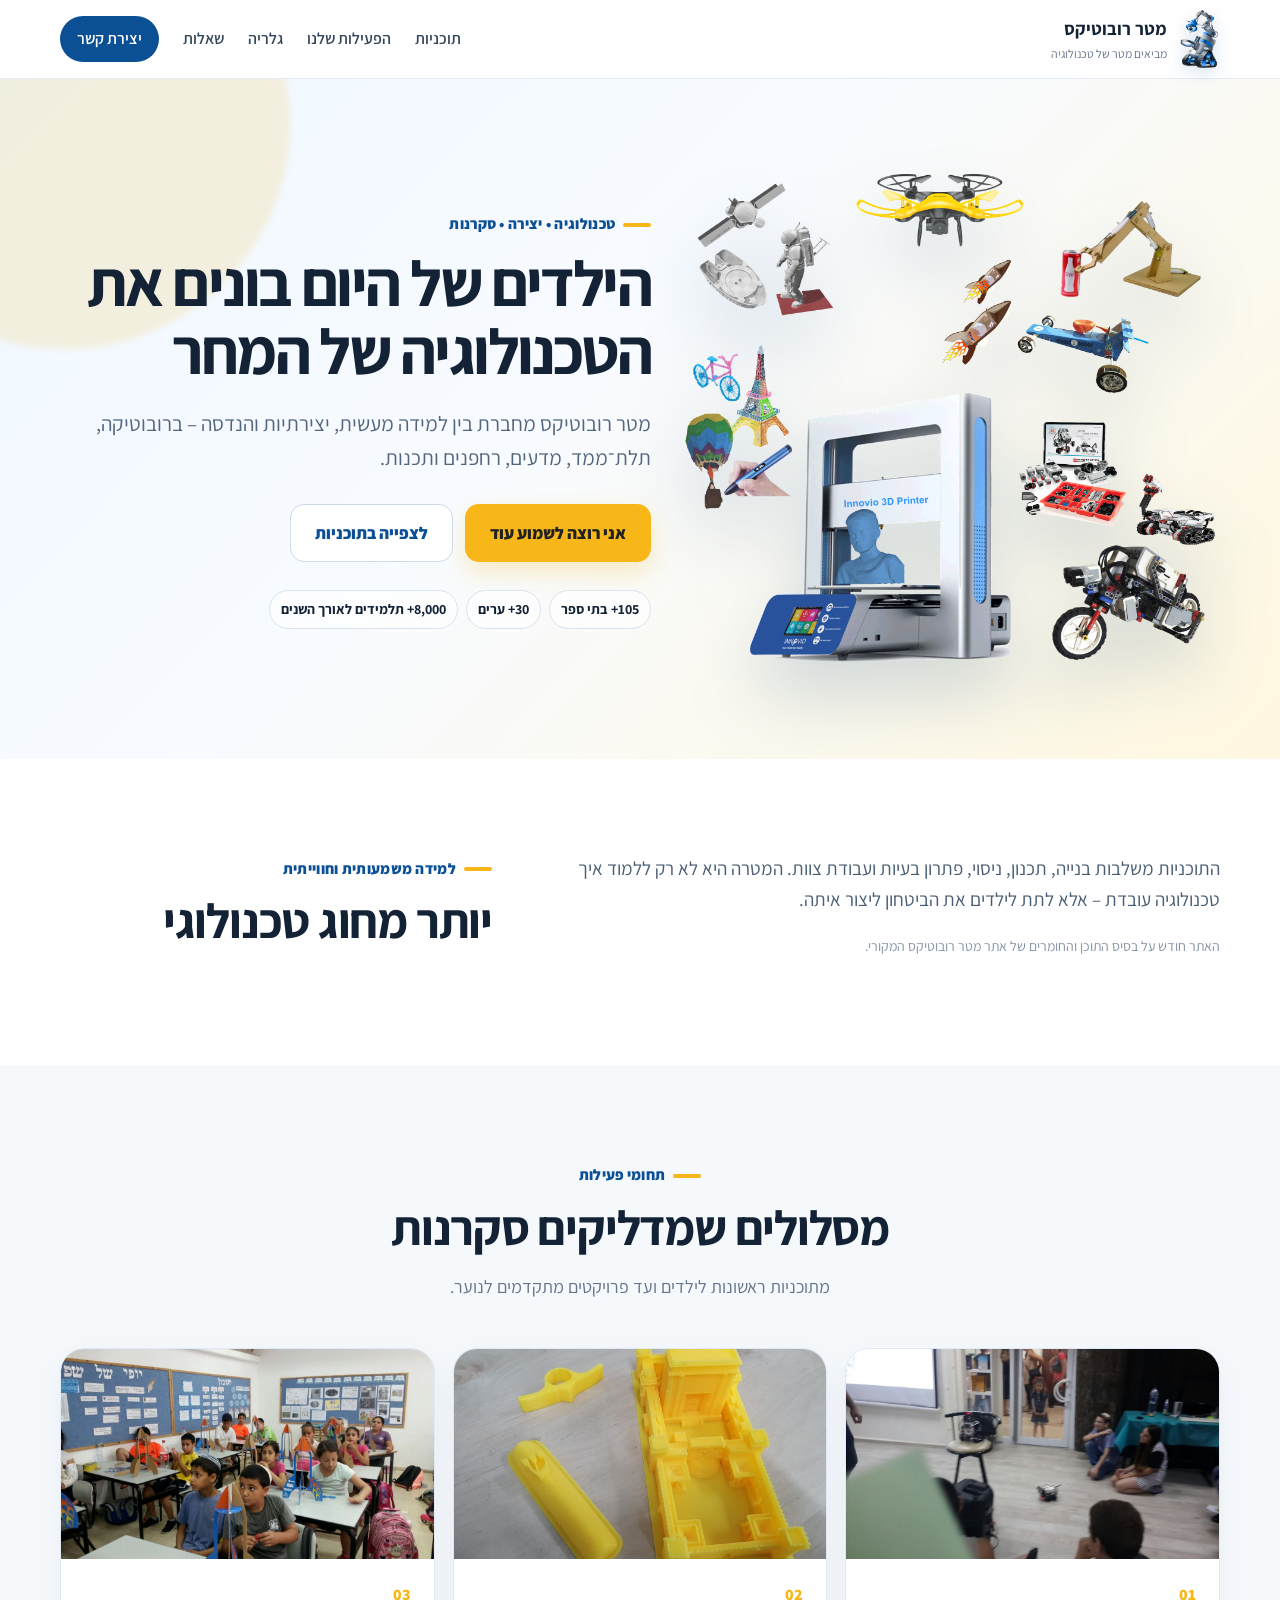
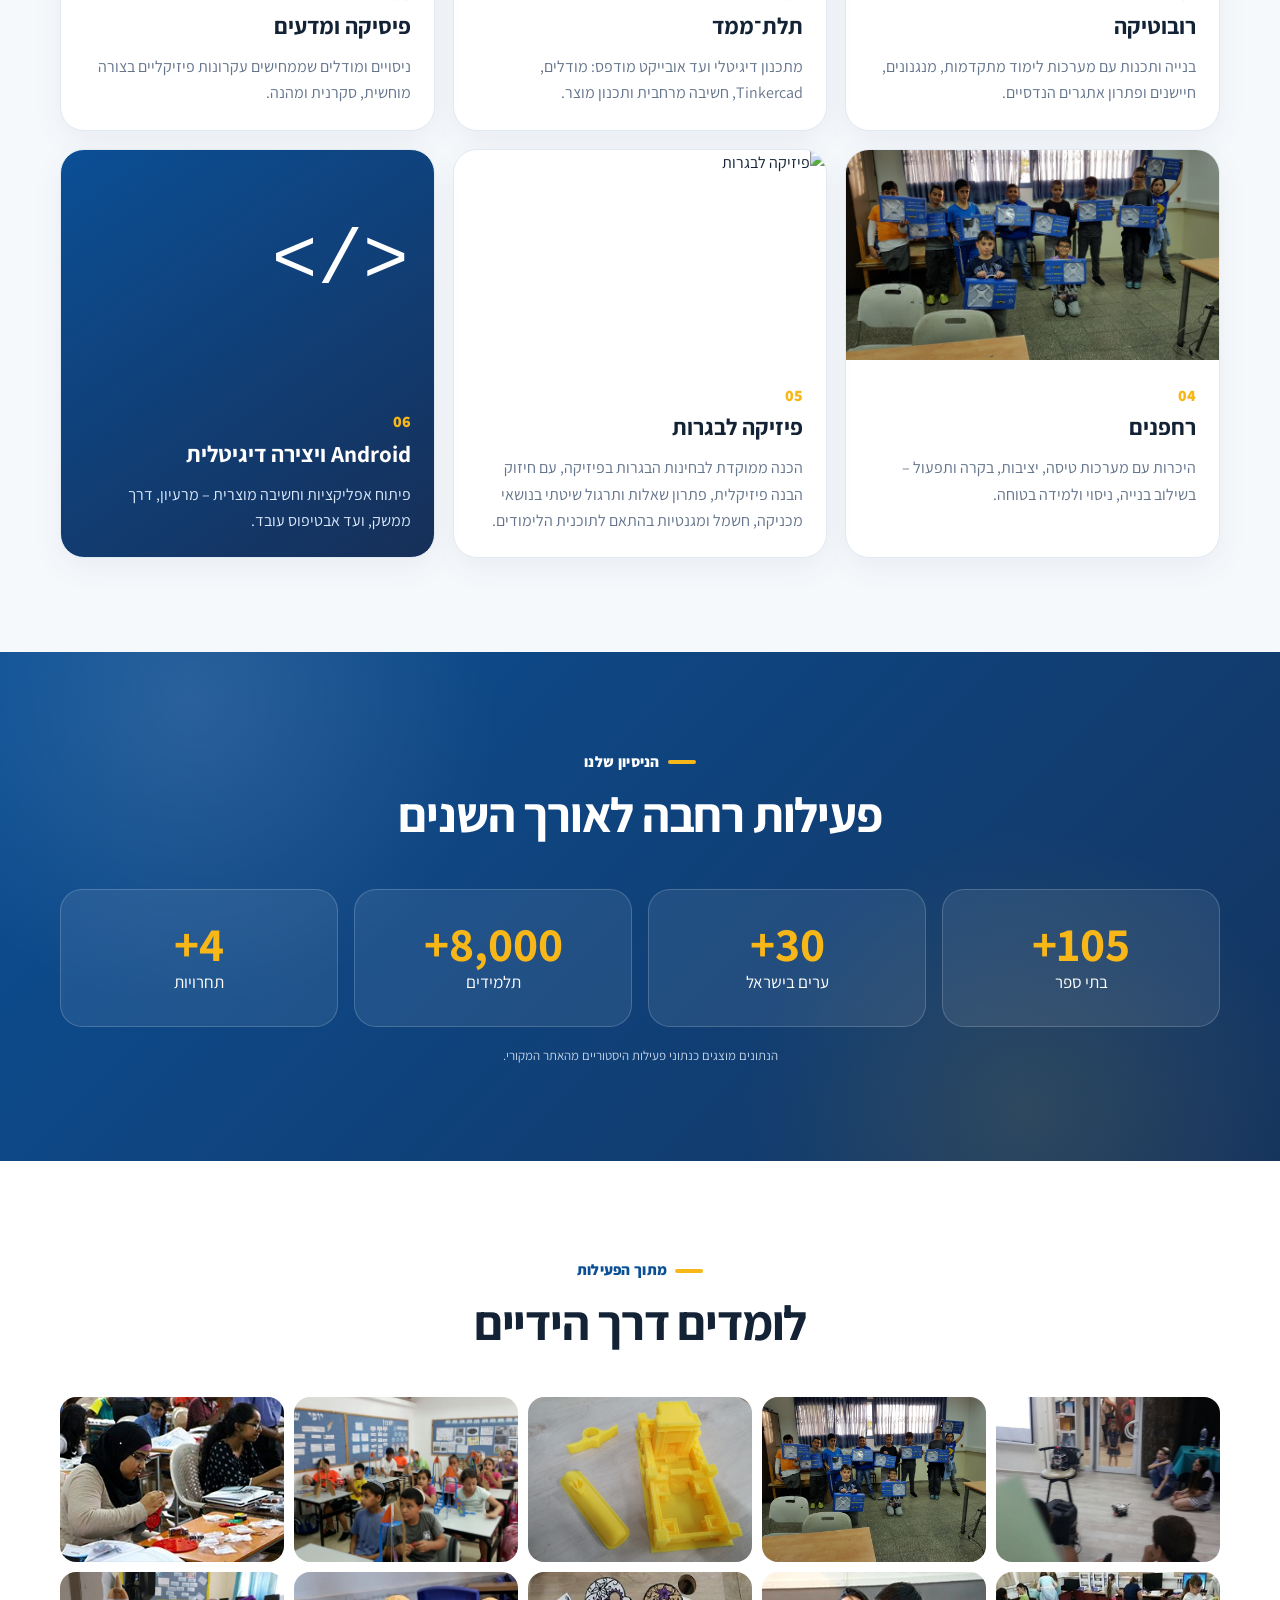
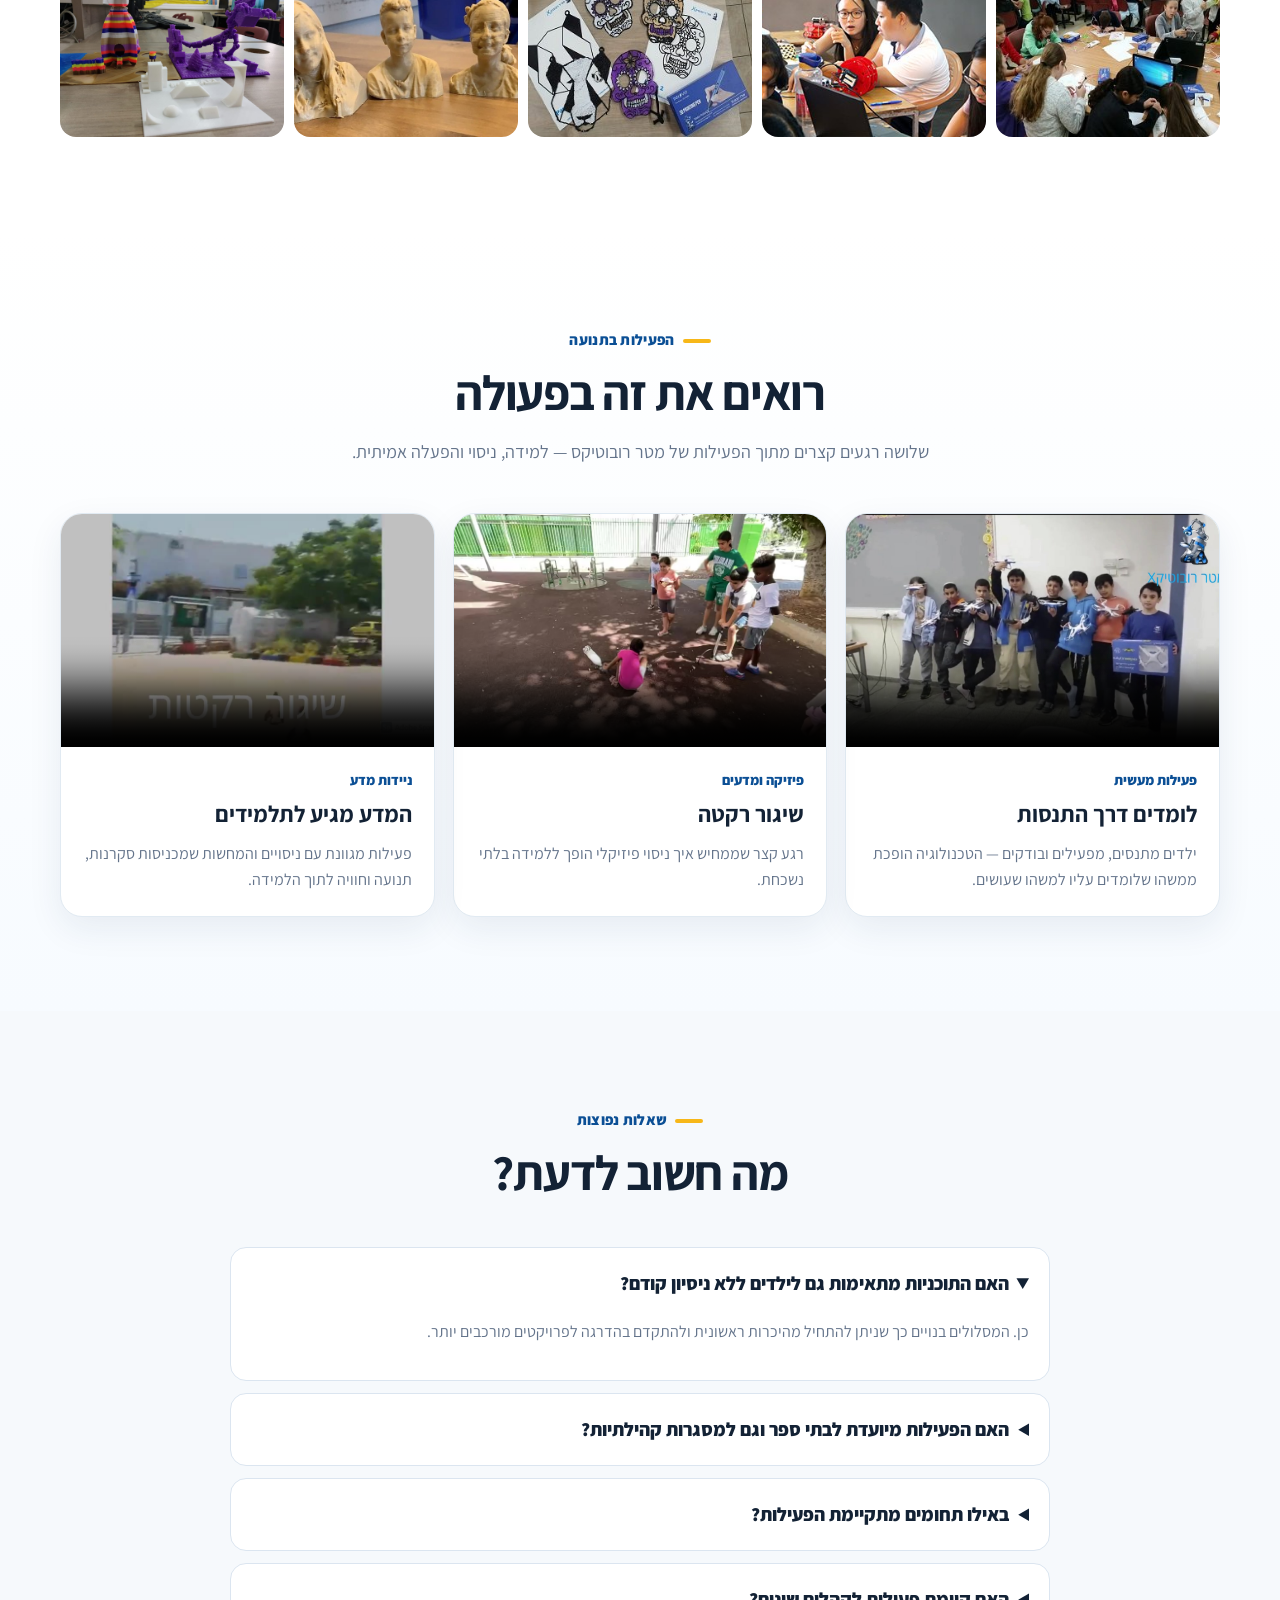
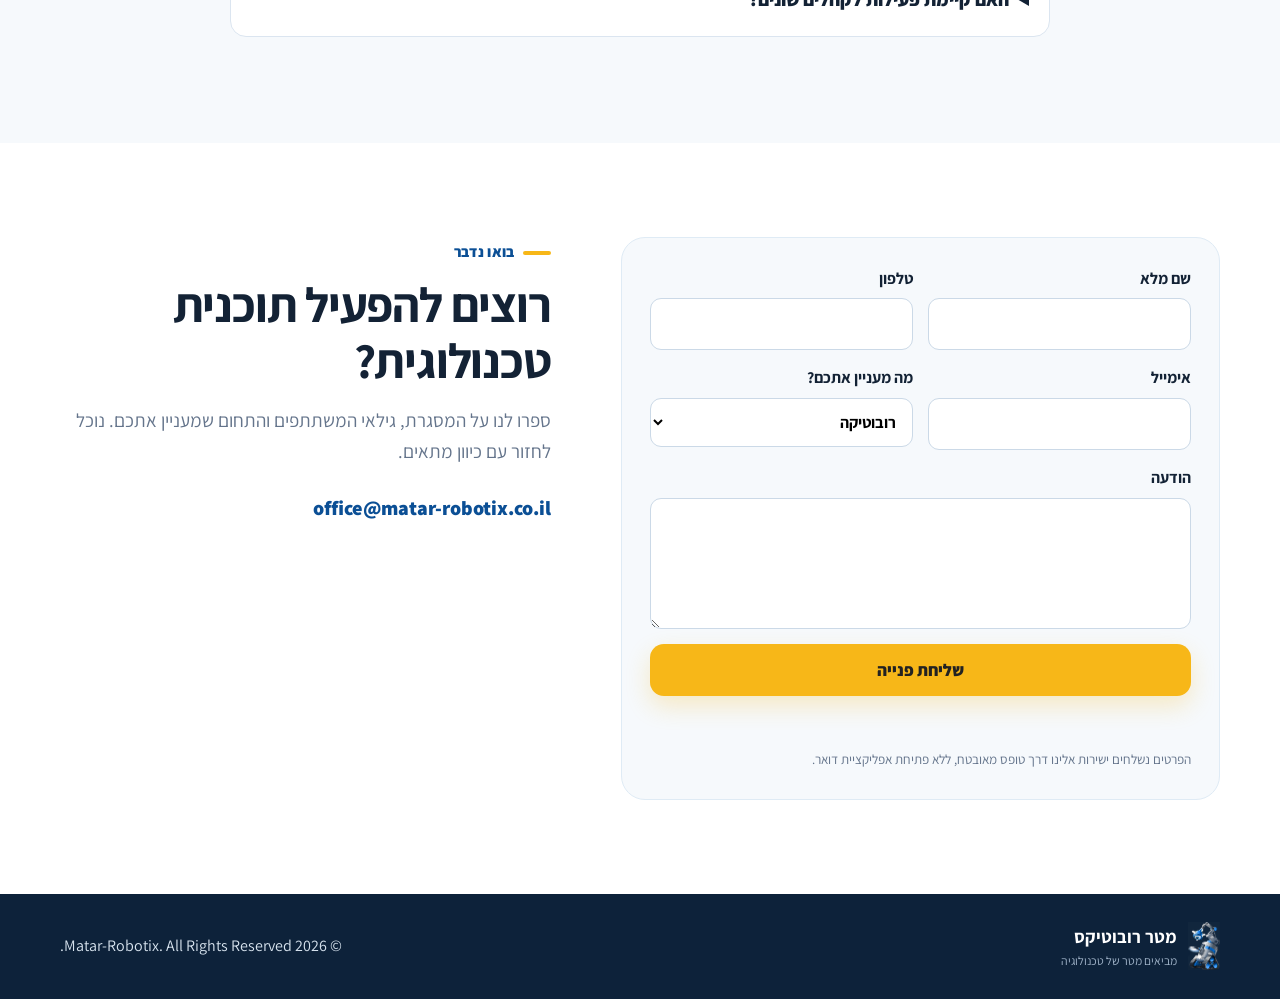
==== commit fc138be0: "Bust contact form JavaScript cache" ====
--- a/index.html
+++ b/index.html
@@ -138,5 +138,5 @@
 </section>
 </main>
 <footer class="footer"><div class="container footer-row"><div class="brand footer-brand"><img class="brand-robot footer-robot" src="assets/img/robot-logo.png" alt="הרובוט של מטר רובוטיקס"><span><strong>מטר רובוטיקס</strong><small>מביאים מטר של טכנולוגיה</small></span></div><div>© <span id="year"></span> Matar-Robotix. All Rights Reserved.</div></div></footer>
-<script src="assets/app.js"></script>
+<script src="assets/app.js?v=20260923-2"></script>
 </body></html>
--- a/assets/styles.css
+++ b/assets/styles.css
@@ -45,3 +45,10 @@
 .video-copy p{color:var(--muted);margin:0}
 @media(max-width:900px){.video-grid{grid-template-columns:1fr 1fr}.video-card:last-child{grid-column:1/-1;max-width:560px;width:100%;margin-inline:auto}}
 @media(max-width:600px){.video-grid{grid-template-columns:1fr}.video-card:last-child{grid-column:auto;max-width:none}.video-card video{aspect-ratio:16/9}}
+
+/* v11 — direct Formspree contact submission */
+.form-status{grid-column:1/-1;min-height:1.5em;font-weight:800;font-size:15px}
+.form-status.sending{color:var(--blue)}
+.form-status.success{color:#16794b;background:#ecf9f2;border:1px solid #bfe8d2;border-radius:11px;padding:10px 12px}
+.form-status.error{color:#a12622;background:#fff2f1;border:1px solid #f1c6c3;border-radius:11px;padding:10px 12px}
+.contact-form .btn:disabled{opacity:.65;cursor:wait;transform:none}
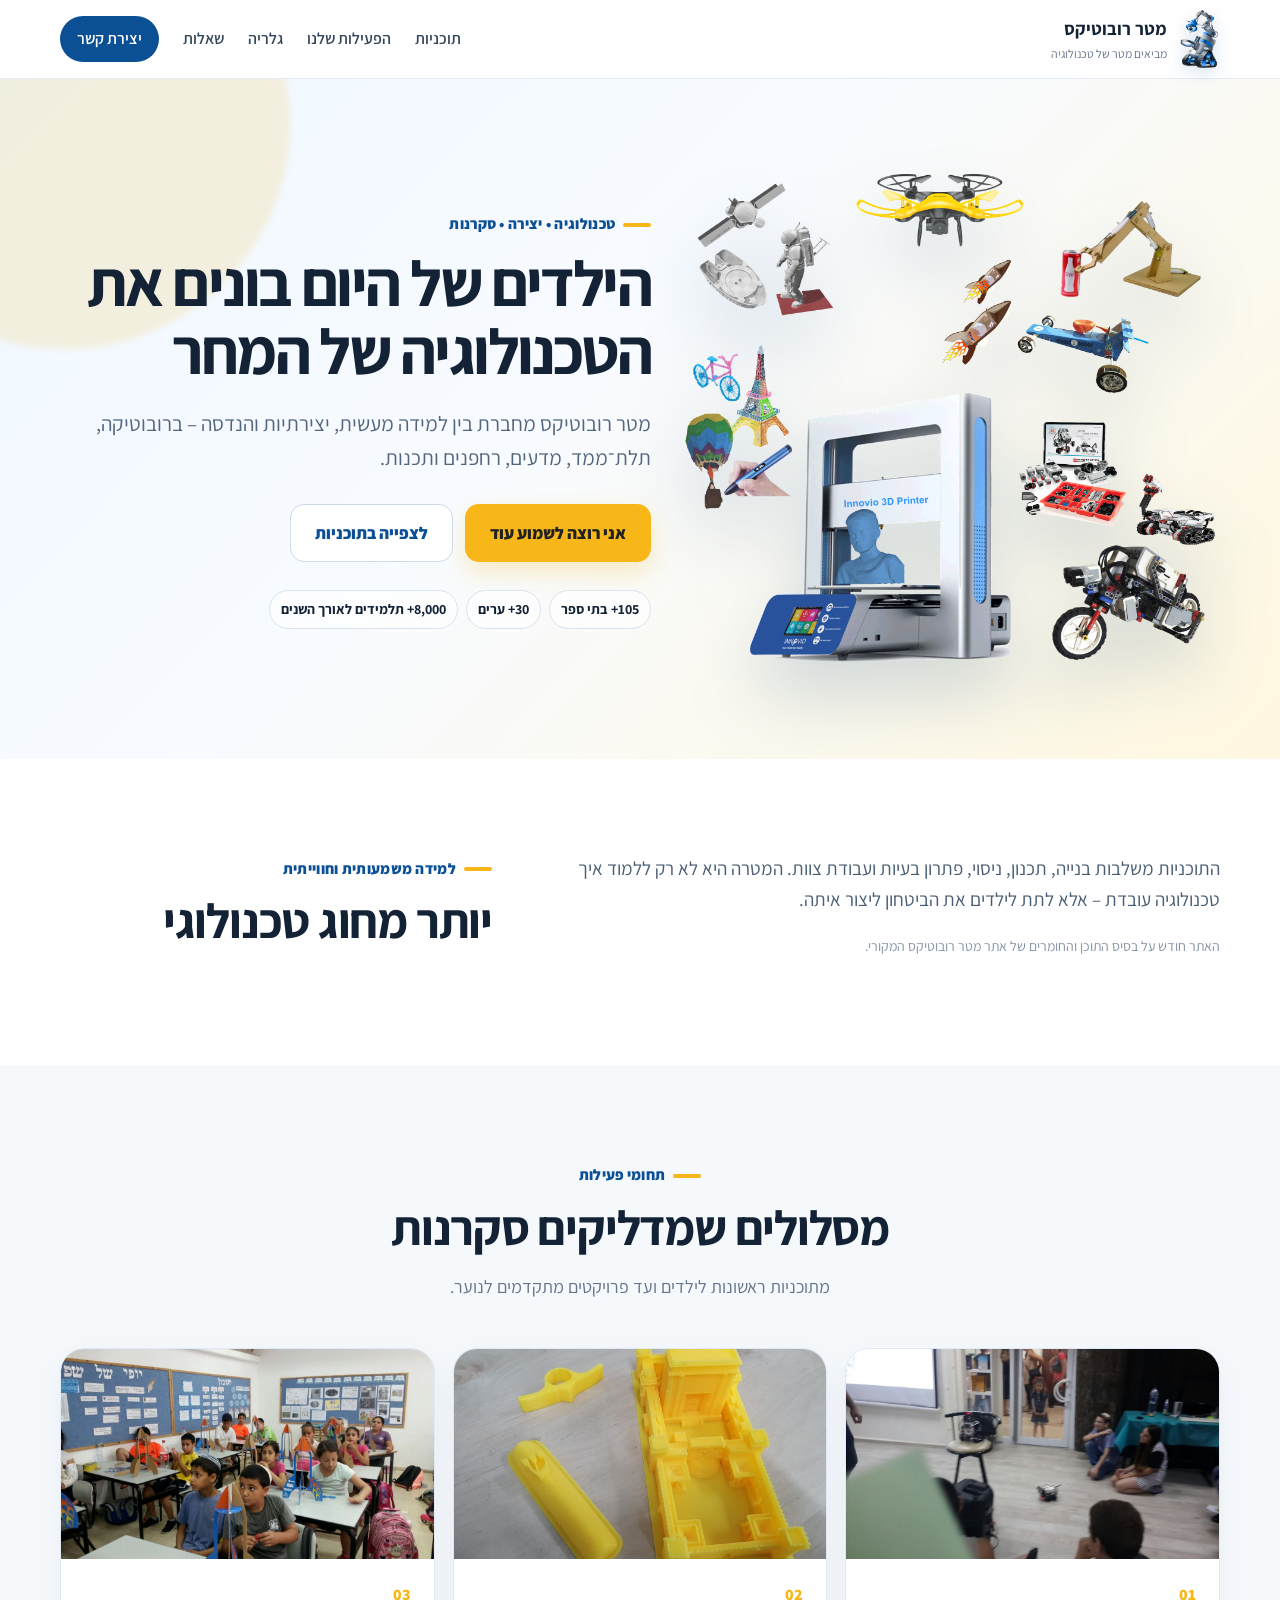
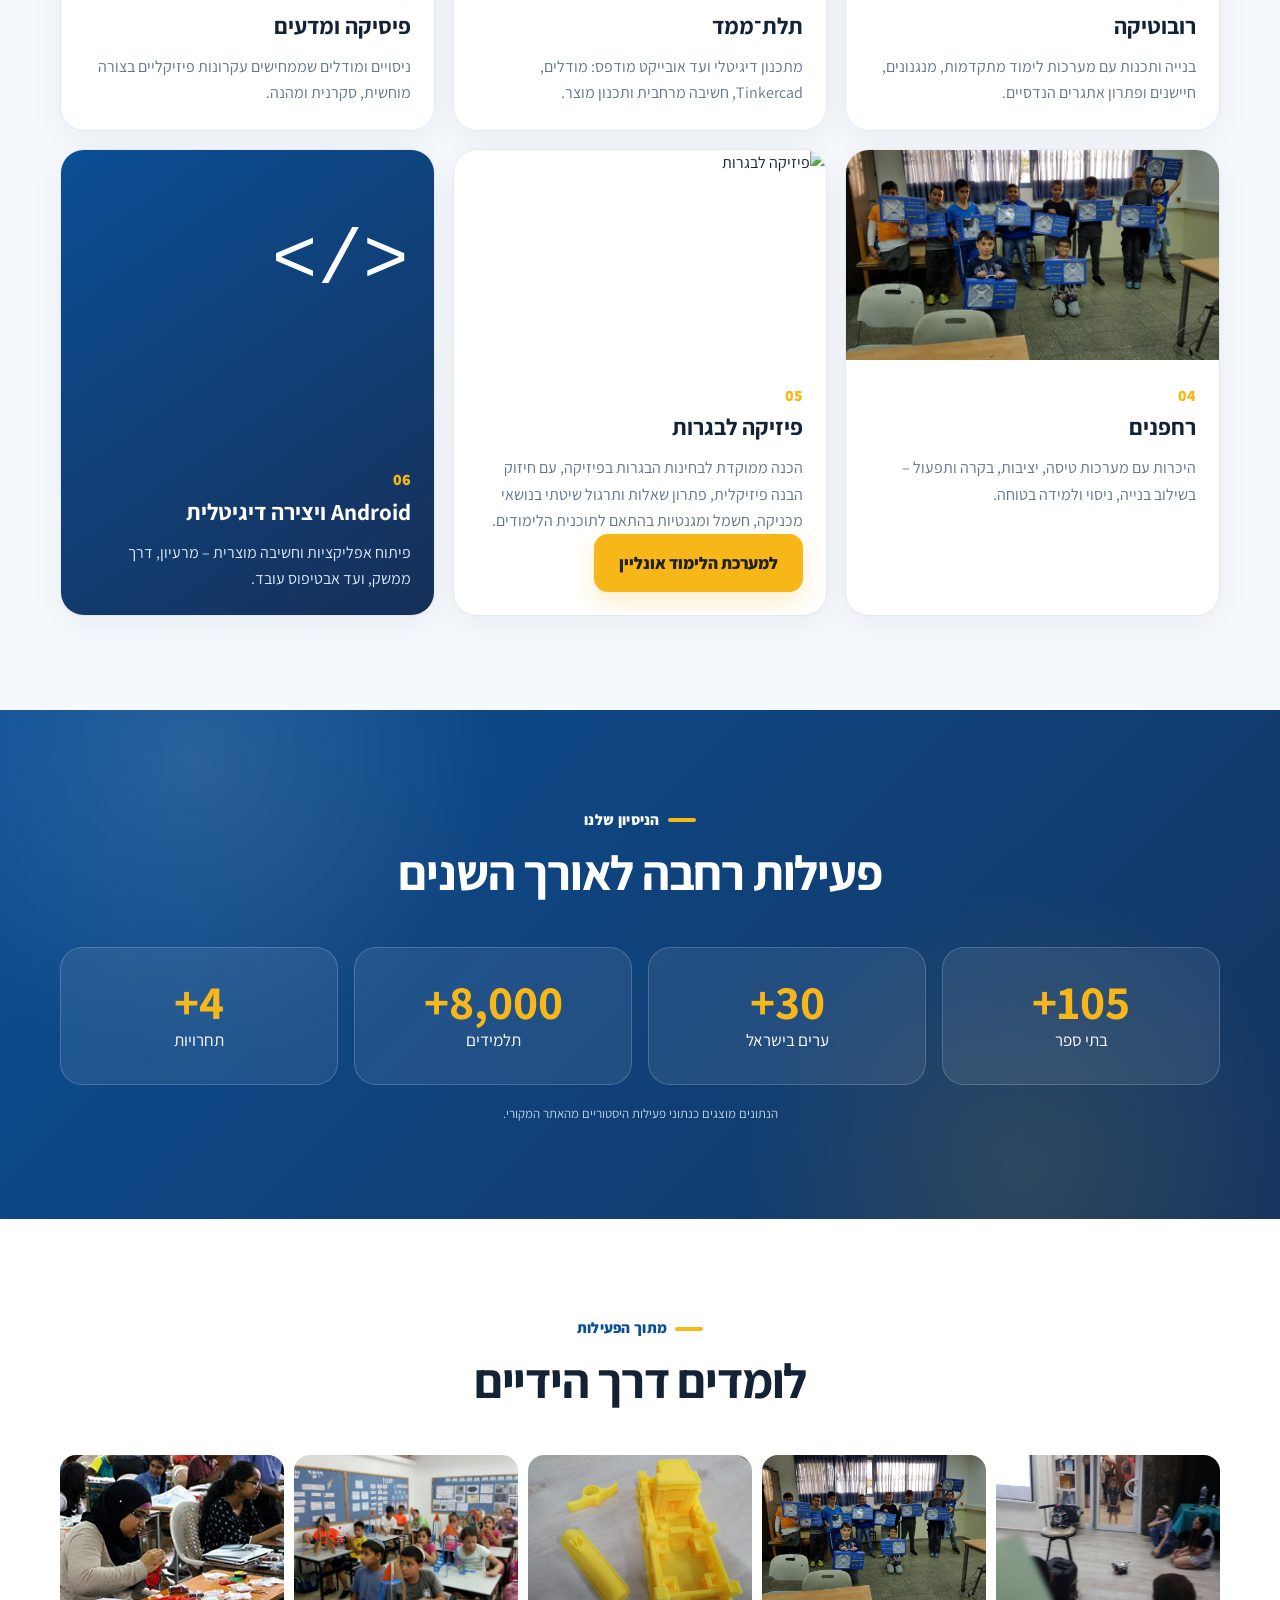
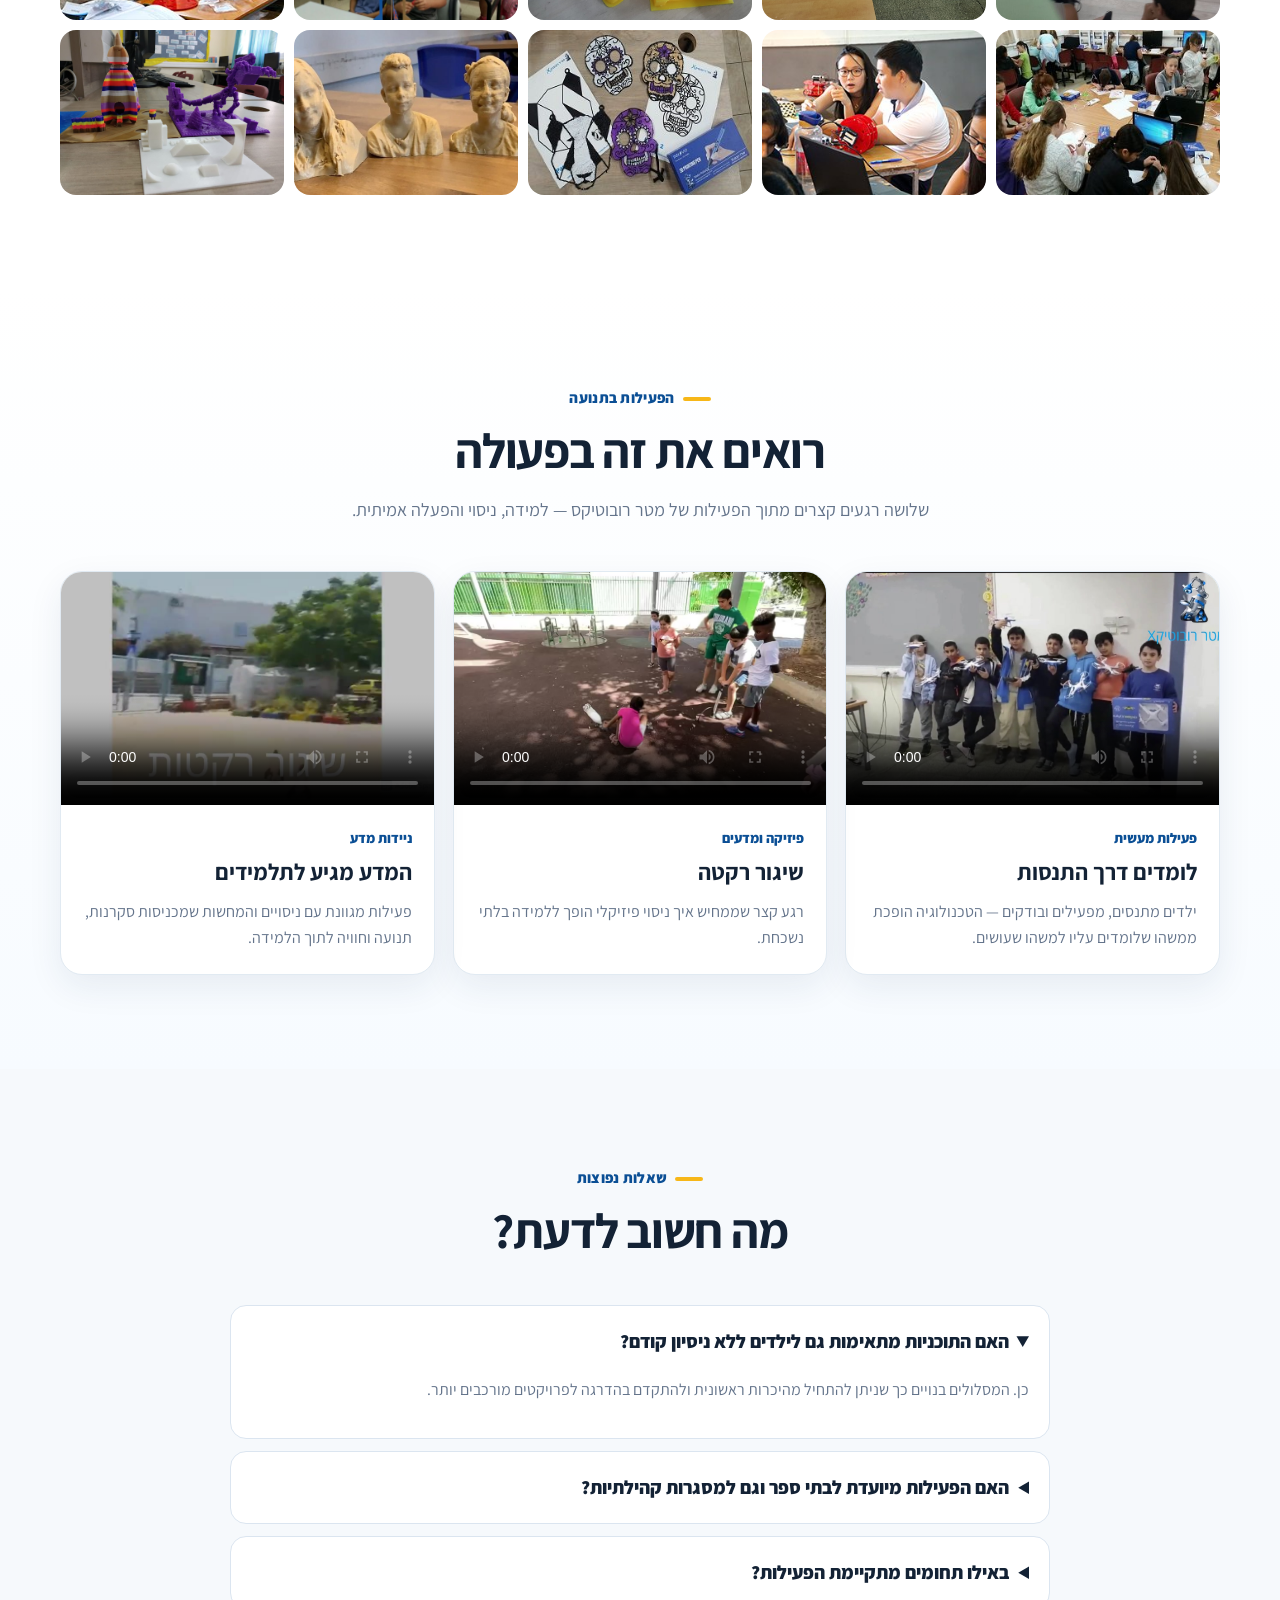
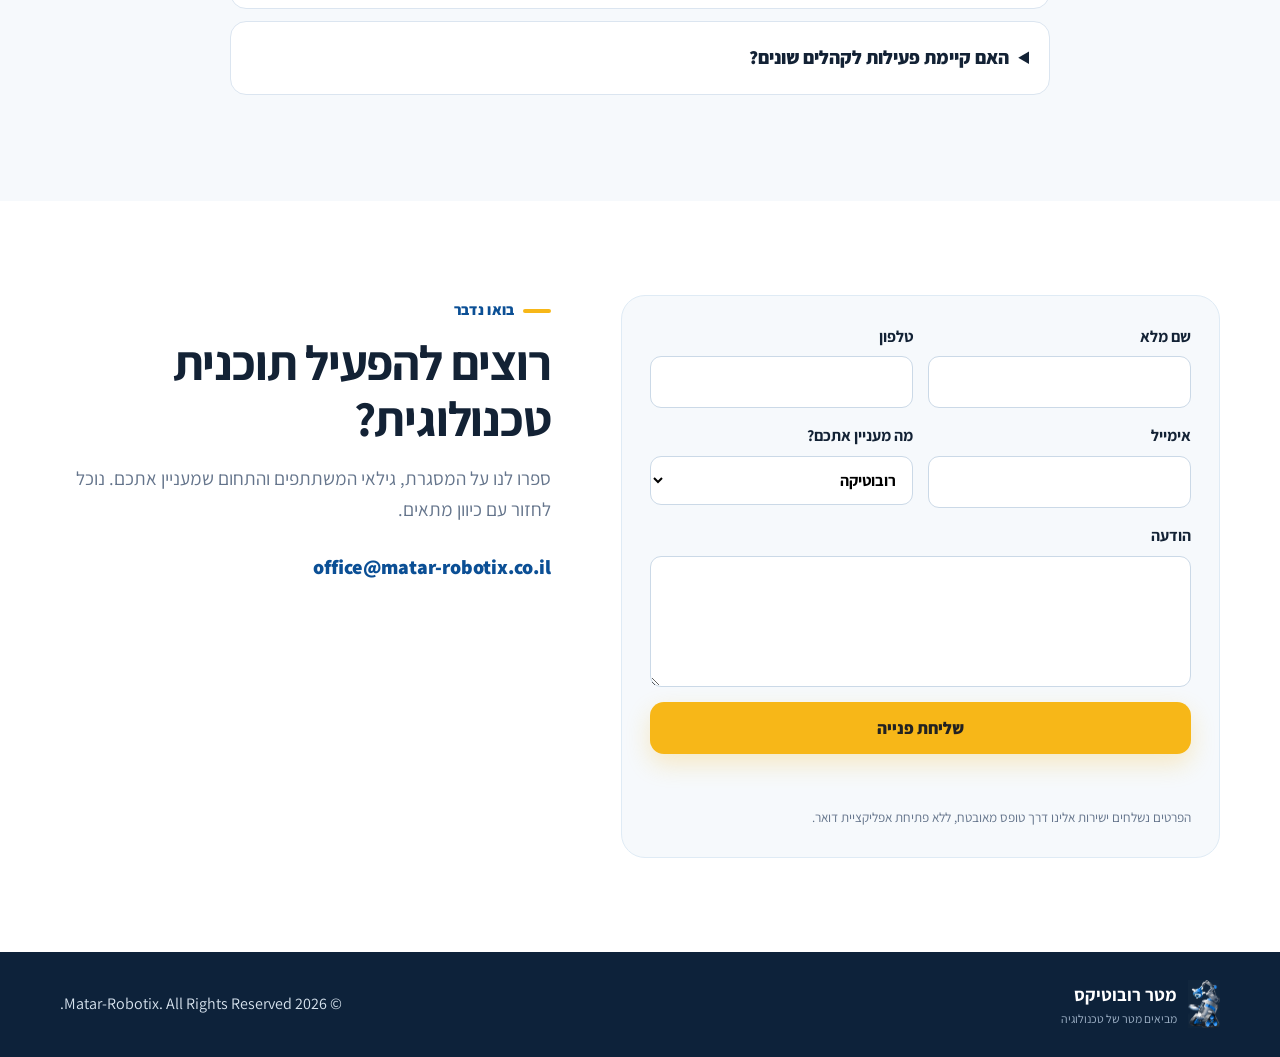
==== commit 524d88ce: "Add online physics learning link" ====
--- a/index.html
+++ b/index.html
@@ -50,7 +50,7 @@
    <article class="program-card"><img src="assets/img/printing.jpeg" alt="הדפסה בתלת ממד"><div><span>02</span><h3>תלת־ממד</h3><p>מתכנון דיגיטלי ועד אובייקט מודפס: מודלים, Tinkercad, חשיבה מרחבית ותכנון מוצר.</p></div></article>
    <article class="program-card"><img src="assets/img/science.jpeg" alt="פיסיקה ומדעים"><div><span>03</span><h3>פיסיקה ומדעים</h3><p>ניסויים ומודלים שממחישים עקרונות פיזיקליים בצורה מוחשית, סקרנית ומהנה.</p></div></article>
    <article class="program-card"><img src="assets/img/drone-kids.jpeg" alt="רחפנים"><div><span>04</span><h3>רחפנים</h3><p>היכרות עם מערכות טיסה, יציבות, בקרה ותפעול – בשילוב בנייה, ניסוי ולמידה בטוחה.</p></div></article>
-   <article class="program-card"><img src="https://images.pexels.com/photos/6208709/pexels-photo-6208709.jpeg?auto=compress&cs=tinysrgb&w=1200" alt="פיזיקה לבגרות"><div><span>05</span><h3>פיזיקה לבגרות</h3><p>הכנה ממוקדת לבחינות הבגרות בפיזיקה, עם חיזוק הבנה פיזיקלית, פתרון שאלות ותרגול שיטתי בנושאי מכניקה, חשמל ומגנטיות בהתאם לתוכנית הלימודים.</p></div></article>
+   <article class="program-card"><img src="https://images.pexels.com/photos/6208709/pexels-photo-6208709.jpeg?auto=compress&cs=tinysrgb&w=1200" alt="פיזיקה לבגרות"><div><span>05</span><h3>פיזיקה לבגרות</h3><p>הכנה ממוקדת לבחינות הבגרות בפיזיקה, עם חיזוק הבנה פיזיקלית, פתרון שאלות ותרגול שיטתי בנושאי מכניקה, חשמל ומגנטיות בהתאם לתוכנית הלימודים.</p><a class="btn primary program-link" href="https://vector-labs.duckdns.org/" target="_blank" rel="noopener noreferrer">למערכת הלימוד אונליין</a></div></article>
    <article class="program-card visual-card"><div class="visual-code">&lt;/&gt;</div><div><span>06</span><h3>Android ויצירה דיגיטלית</h3><p>פיתוח אפליקציות וחשיבה מוצרית – מרעיון, דרך ממשק, ועד אבטיפוס עובד.</p></div></article>
   </div>
  </div>
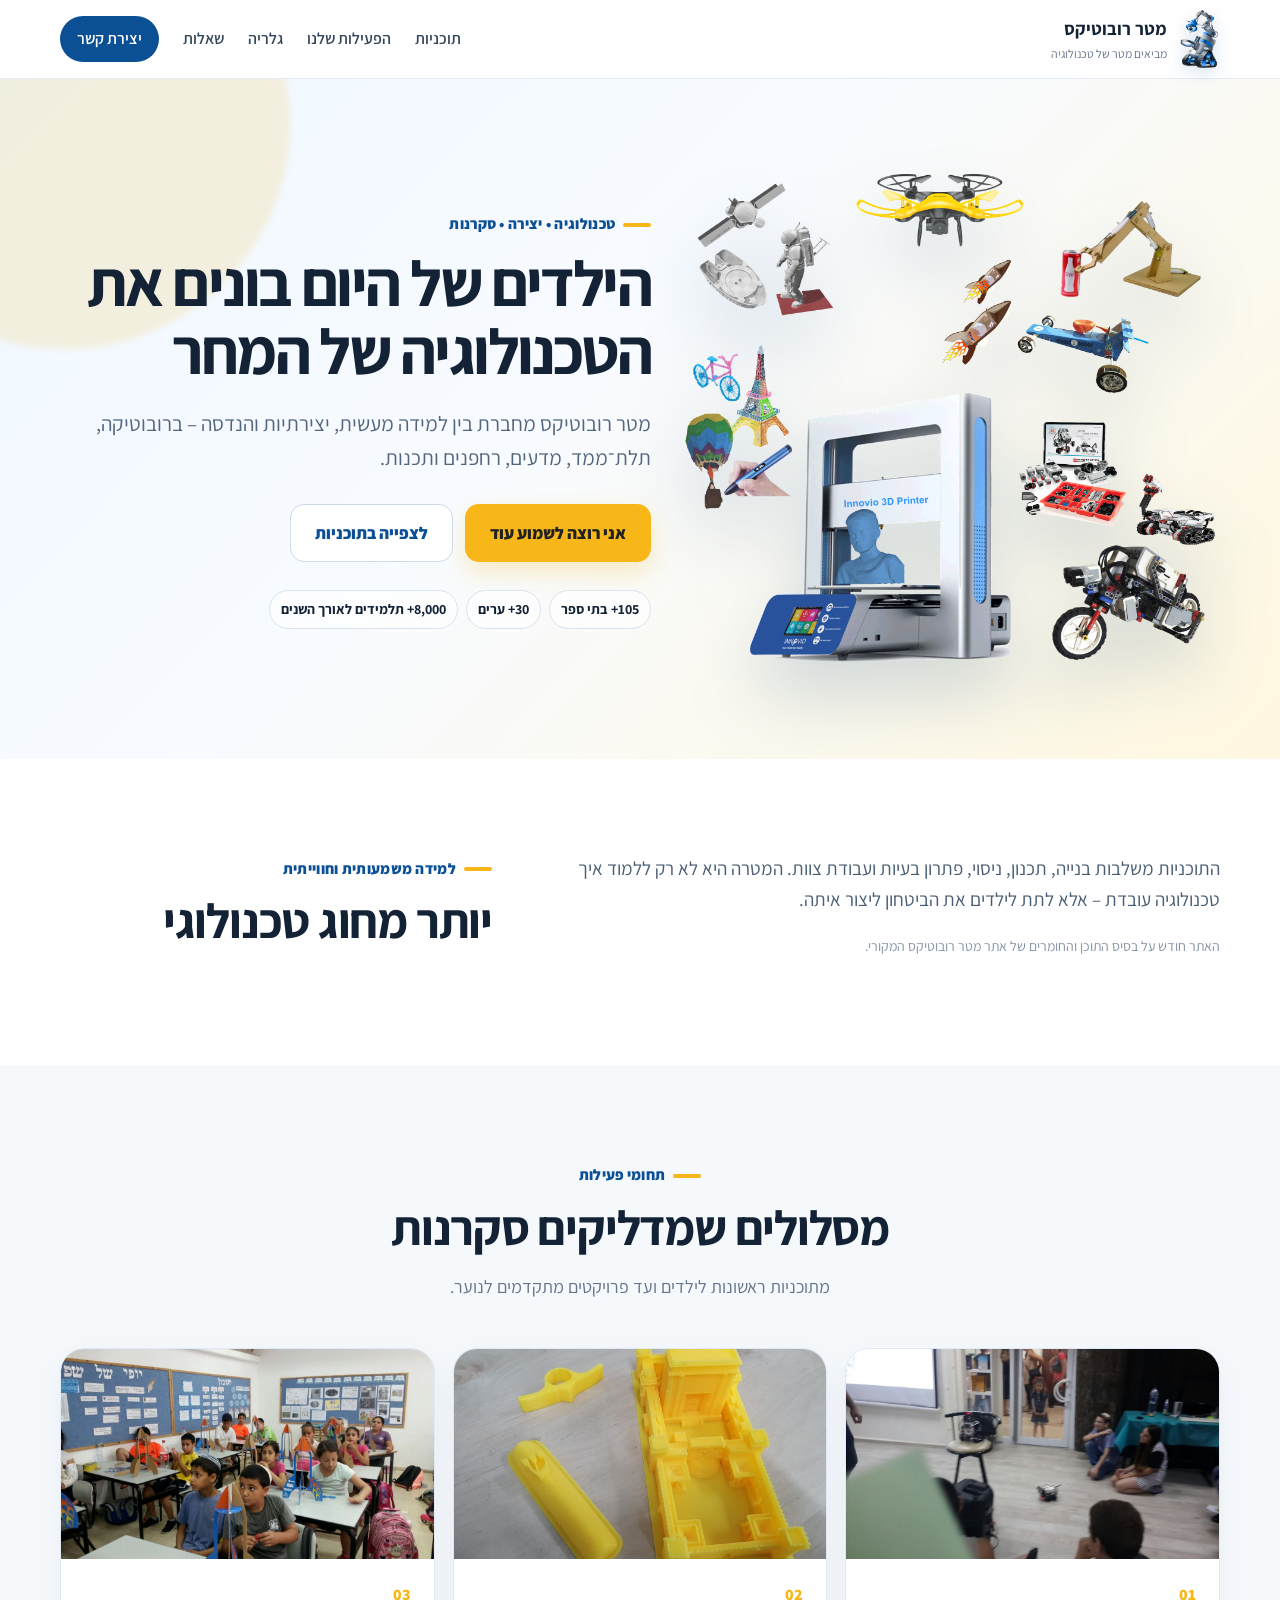
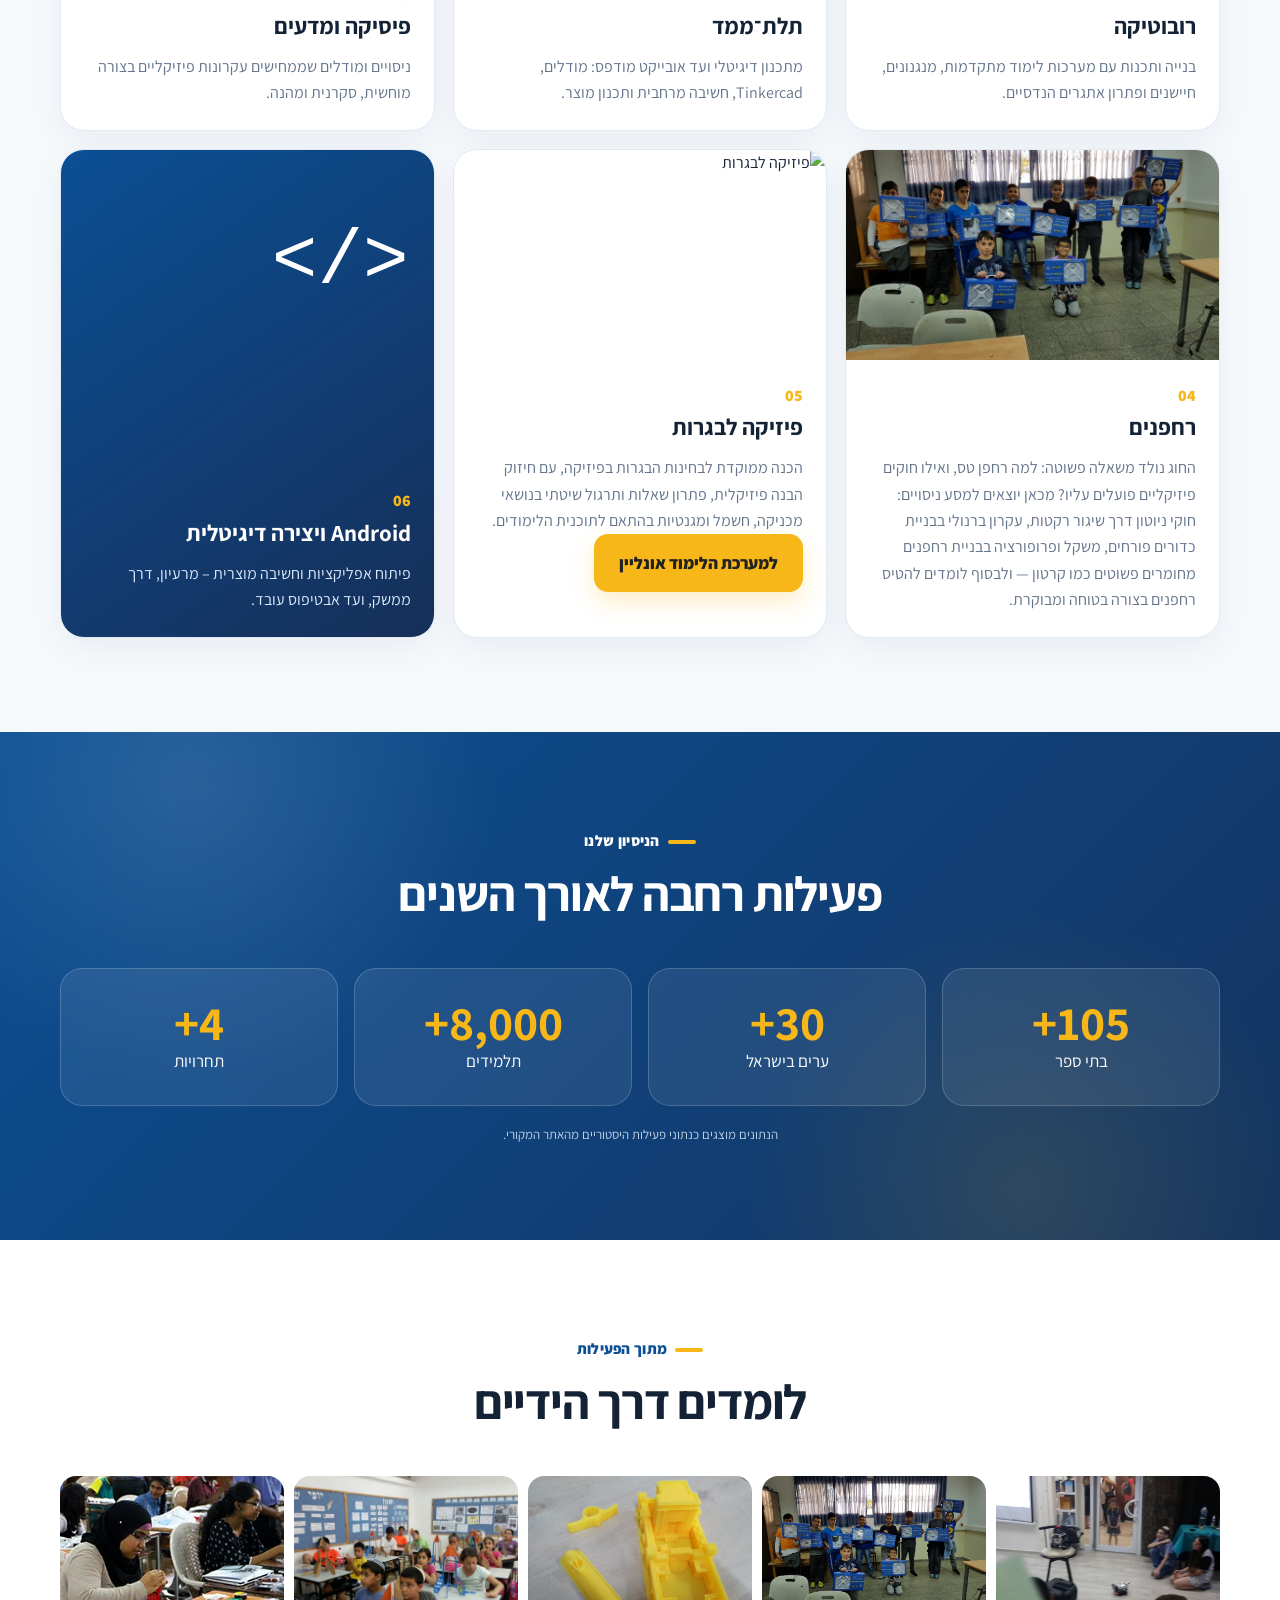
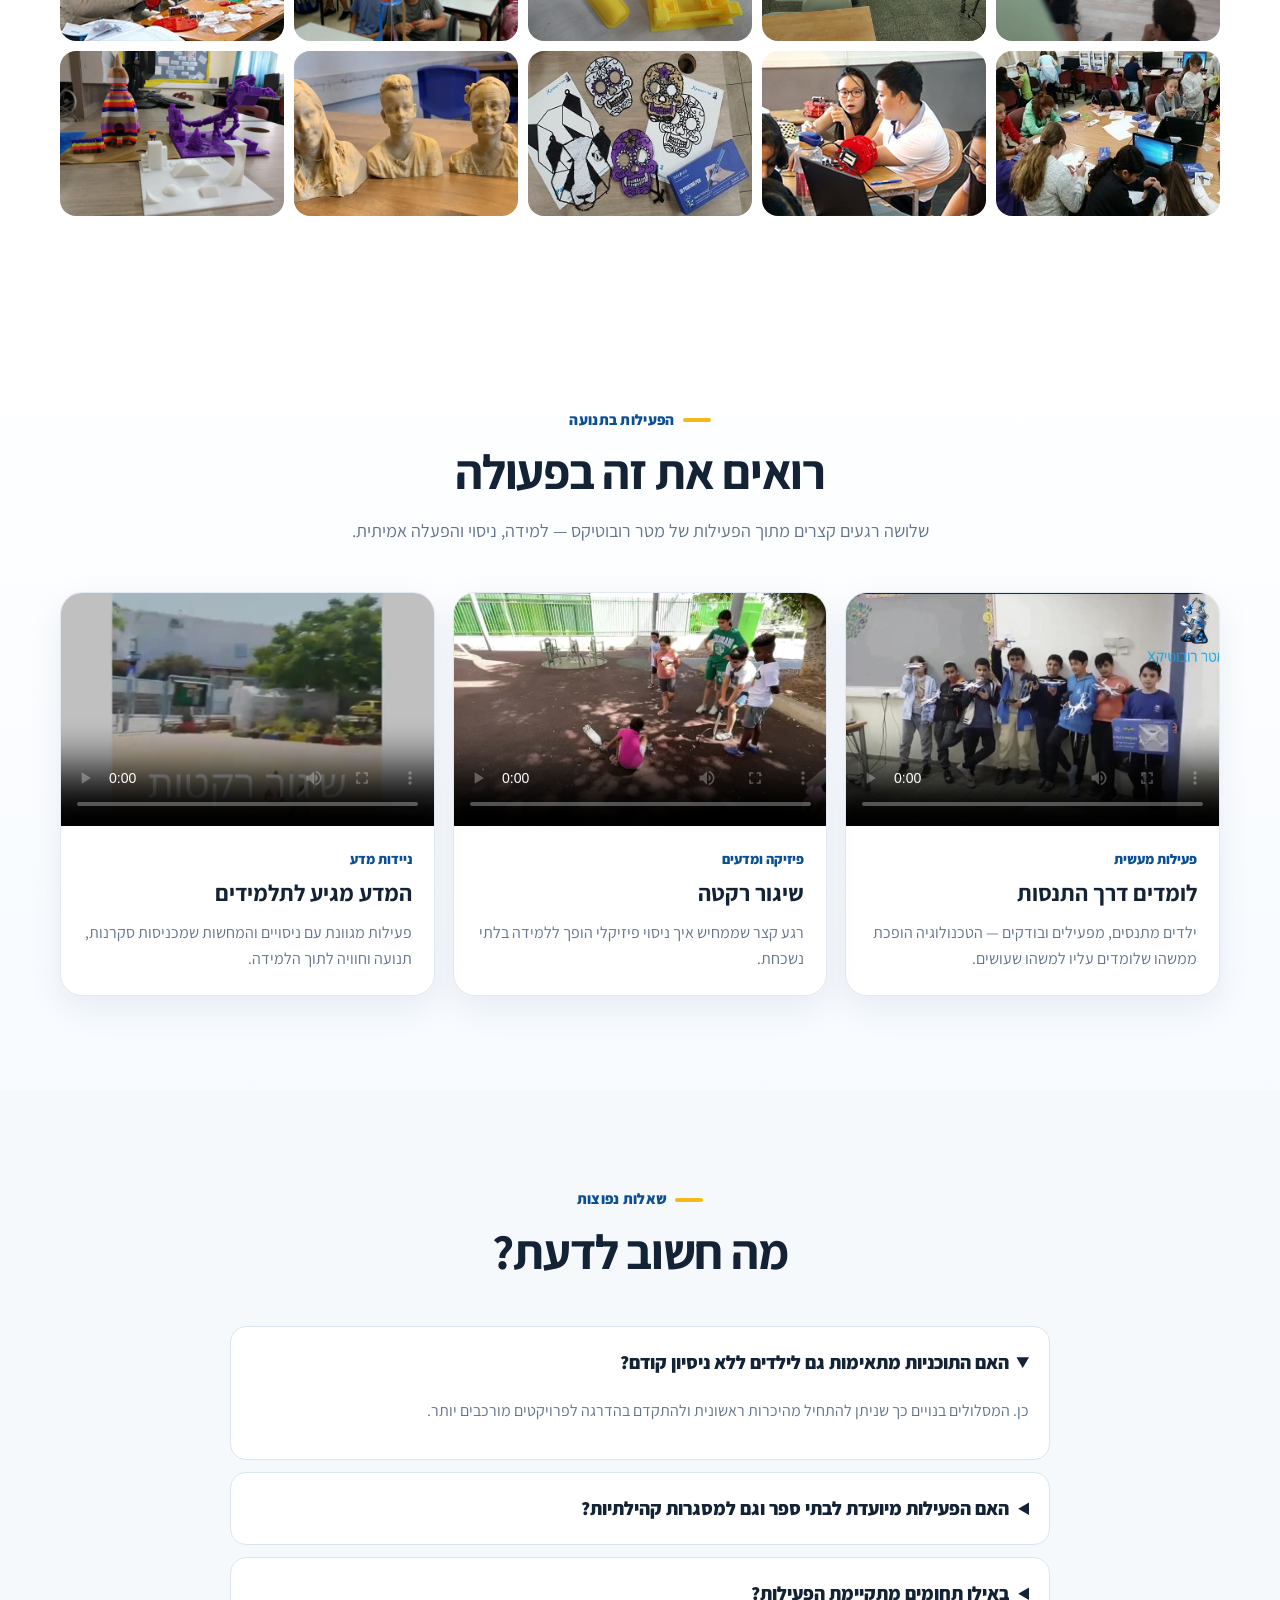
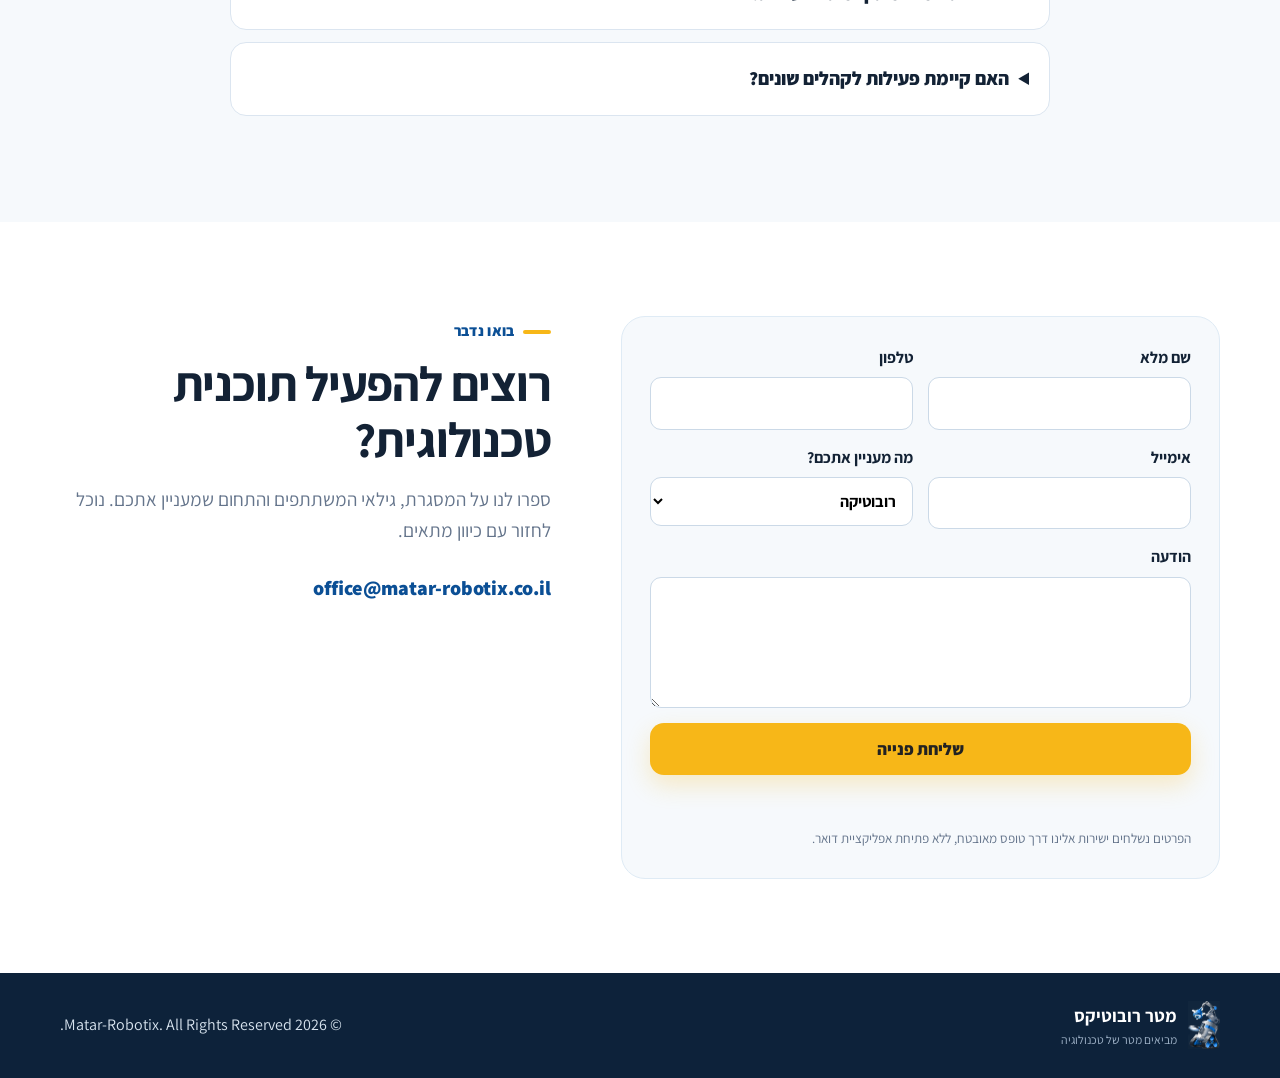
==== commit 9bdc8d6a: "Refine drone program description" ====
--- a/index.html
+++ b/index.html
@@ -49,7 +49,7 @@
    <article class="program-card"><img src="assets/img/robotics.jpeg" alt="רובוטיקה"><div><span>01</span><h3>רובוטיקה</h3><p>בנייה ותכנות עם מערכות לימוד מתקדמות, מנגנונים, חיישנים ופתרון אתגרים הנדסיים.</p></div></article>
    <article class="program-card"><img src="assets/img/printing.jpeg" alt="הדפסה בתלת ממד"><div><span>02</span><h3>תלת־ממד</h3><p>מתכנון דיגיטלי ועד אובייקט מודפס: מודלים, Tinkercad, חשיבה מרחבית ותכנון מוצר.</p></div></article>
    <article class="program-card"><img src="assets/img/science.jpeg" alt="פיסיקה ומדעים"><div><span>03</span><h3>פיסיקה ומדעים</h3><p>ניסויים ומודלים שממחישים עקרונות פיזיקליים בצורה מוחשית, סקרנית ומהנה.</p></div></article>
-   <article class="program-card"><img src="assets/img/drone-kids.jpeg" alt="רחפנים"><div><span>04</span><h3>רחפנים</h3><p>היכרות עם מערכות טיסה, יציבות, בקרה ותפעול – בשילוב בנייה, ניסוי ולמידה בטוחה.</p></div></article>
+   <article class="program-card"><img src="assets/img/drone-kids.jpeg" alt="רחפנים"><div><span>04</span><h3>רחפנים</h3><p>החוג נולד משאלה פשוטה: למה רחפן טס, ואילו חוקים פיזיקליים פועלים עליו? מכאן יוצאים למסע ניסויים: חוקי ניוטון דרך שיגור רקטות, עקרון ברנולי בבניית כדורים פורחים, משקל ופרופורציה בבניית רחפנים מחומרים פשוטים כמו קרטון — ולבסוף לומדים להטיס רחפנים בצורה בטוחה ומבוקרת.</p></div></article>
    <article class="program-card"><img src="https://images.pexels.com/photos/6208709/pexels-photo-6208709.jpeg?auto=compress&cs=tinysrgb&w=1200" alt="פיזיקה לבגרות"><div><span>05</span><h3>פיזיקה לבגרות</h3><p>הכנה ממוקדת לבחינות הבגרות בפיזיקה, עם חיזוק הבנה פיזיקלית, פתרון שאלות ותרגול שיטתי בנושאי מכניקה, חשמל ומגנטיות בהתאם לתוכנית הלימודים.</p><a class="btn primary program-link" href="https://vector-labs.duckdns.org/" target="_blank" rel="noopener noreferrer">למערכת הלימוד אונליין</a></div></article>
    <article class="program-card visual-card"><div class="visual-code">&lt;/&gt;</div><div><span>06</span><h3>Android ויצירה דיגיטלית</h3><p>פיתוח אפליקציות וחשיבה מוצרית – מרעיון, דרך ממשק, ועד אבטיפוס עובד.</p></div></article>
   </div>
